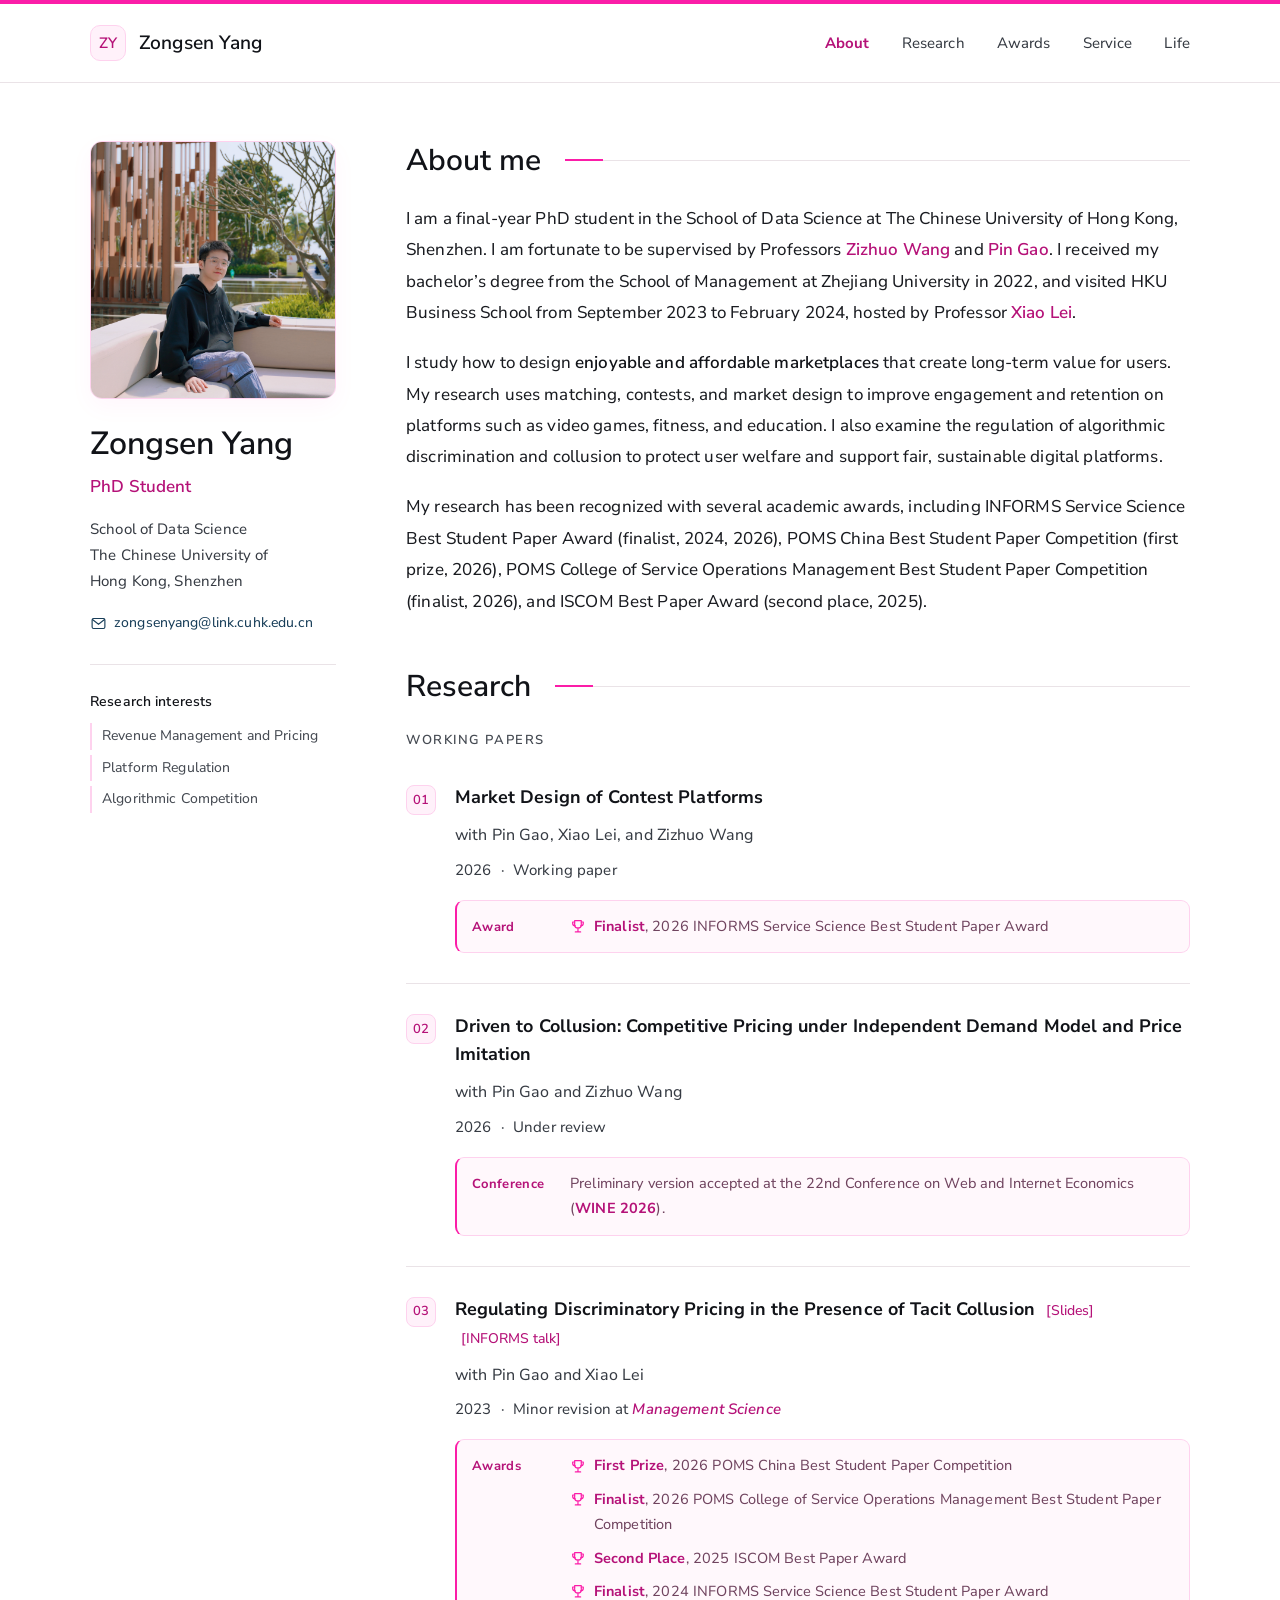
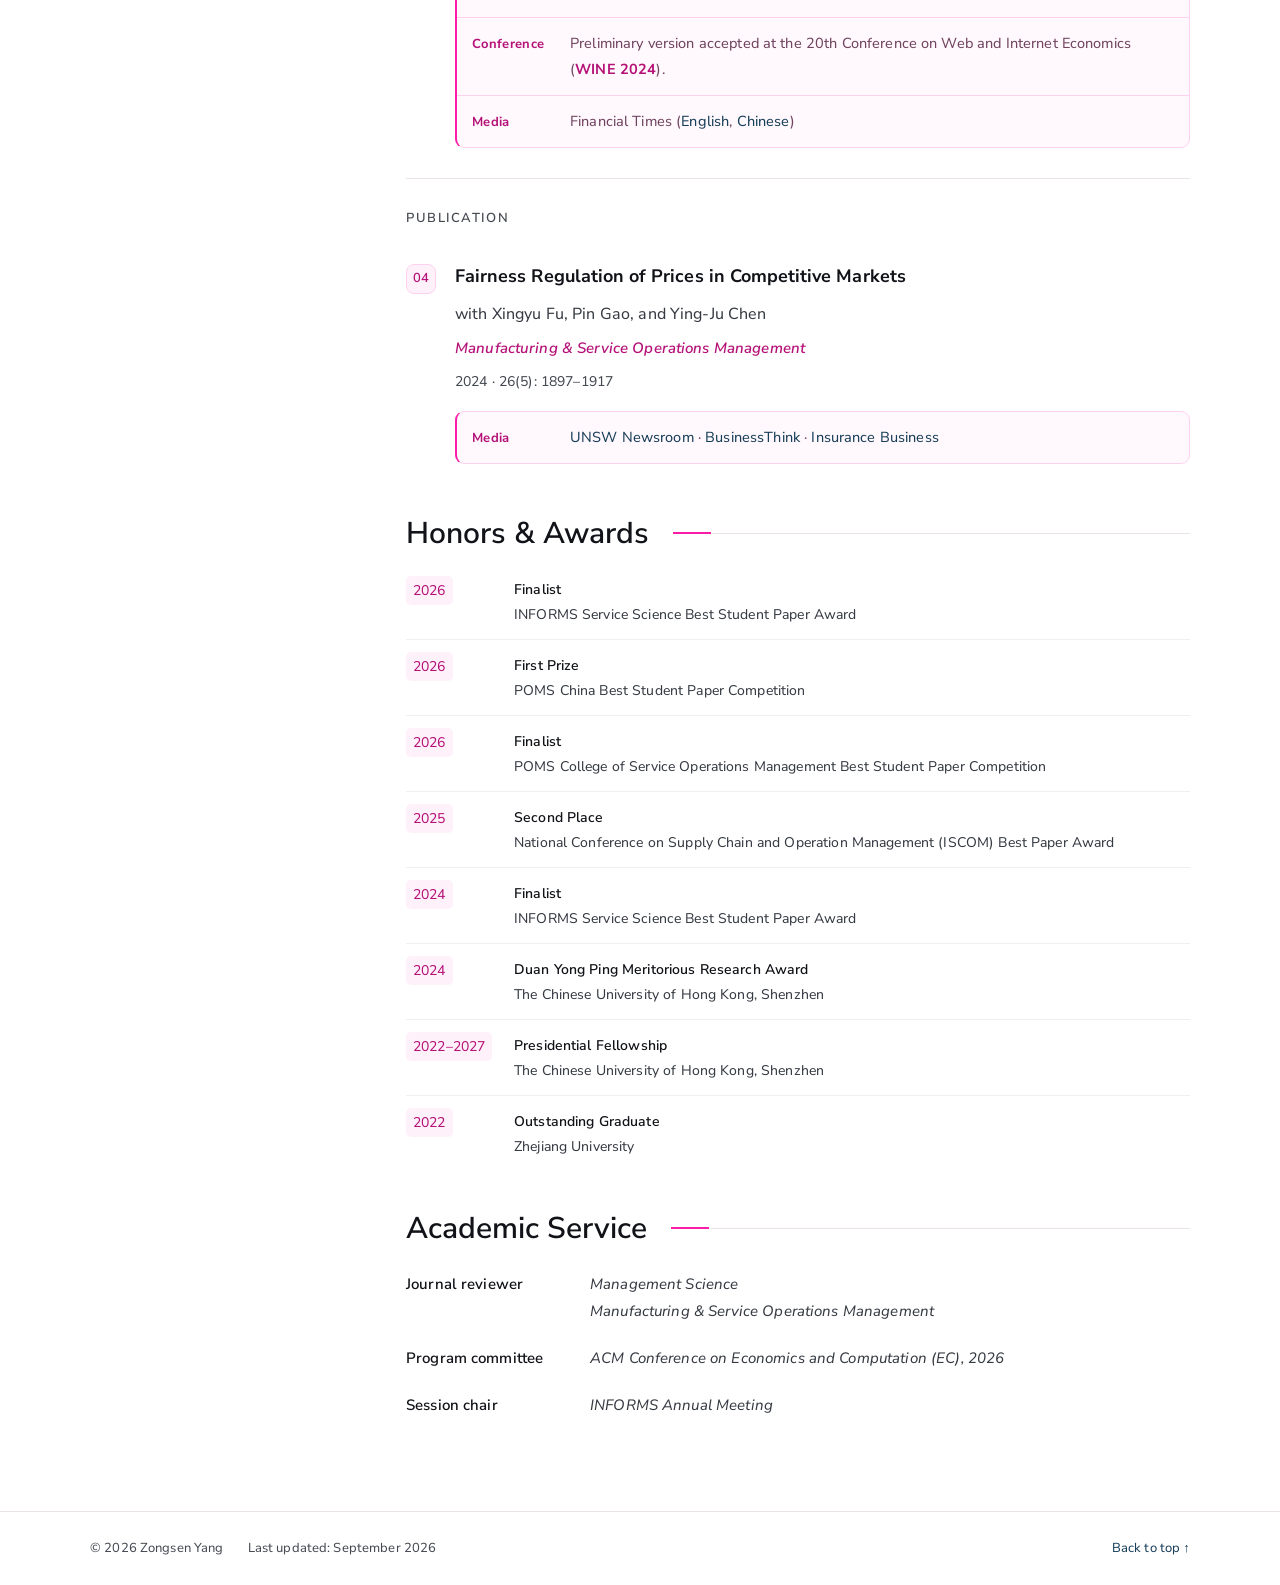
==== index.html @ 651aa00c "Add files via upload Change author sequence" ====
<!doctype html>
<html lang="en">
<head>
  <meta charset="utf-8">
  <meta name="viewport" content="width=device-width, initial-scale=1">
  <meta name="description" content="Zongsen Yang is a PhD student at CUHK-Shenzhen researching revenue management and pricing, platform regulation, and algorithmic competition.">
  <meta name="theme-color" content="#fff1fa">
  <title>Zongsen Yang</title>
  <link rel="icon" type="image/svg+xml" href="data:image/svg+xml,%3Csvg xmlns='http://www.w3.org/2000/svg' viewBox='0 0 64 64'%3E%3Crect width='64' height='64' rx='14' fill='%23fff1fa'/%3E%3Crect x='1' y='1' width='62' height='62' rx='13' fill='none' stroke='%23FB1DA8' stroke-width='2'/%3E%3Ctext x='32' y='43' text-anchor='middle' font-family='Arial,sans-serif' font-size='30' fill='%23b51278'%3EZY%3C/text%3E%3C/svg%3E">
  <link rel="preload" href="assets/fonts/nunitosans-normal-latin.woff2" as="font" type="font/woff2" crossorigin>
  <link rel="stylesheet" href="assets/fonts.css">
  <link rel="stylesheet" href="assets/styles.css?v=20260916-academic-4">
  <script src="assets/main.js?v=20260916-life-2" defer></script>
</head>
<body id="top" data-font="nunito">
  <a class="skip-link" href="#main">Skip to content</a>
  <header class="site-header">
    <div class="header-inner">
      <a class="wordmark" href="#top" aria-label="Zongsen Yang, back to top"><span class="monogram" aria-hidden="true">ZY</span><span>Zongsen Yang</span></a>
      <nav aria-label="Main navigation">
        <a href="#about" aria-current="location">About</a>
        <a href="#research">Research</a>
        <a href="#awards">Awards</a>
        <a href="#service">Service</a>
        <a href="life.html">Life</a>
      </nav>
    </div>
  </header>

  <!-- Font comparison is shown locally, or with ?preview=fonts. -->
  <section class="font-preview" id="font-preview" lang="zh-CN" hidden aria-label="字体方案预览">
    <details>
      <summary><span>字体预览</span><span class="font-current" id="font-current">J · 柔和圆润</span></summary>
      <p class="font-intro">主页现采用 J · Nunito Sans。新增 K–M 三组更圆润的字体，点击样张可在整页预览；建议先试 K · Nunito。</p>
      <fieldset class="font-options font-options-new">
        <legend>更圆润 · 新增三组</legend>
        <label class="font-card font-nunito-rounded">
          <input type="radio" name="font-choice" value="nunito-rounded">
          <span class="font-card-label">K · 柔圆书写 <span class="font-recommendation">推荐</span></span>
          <span class="font-sample-name">Zongsen Yang</span>
          <span class="font-sample-body">Market design &amp; digital platforms.<br>Research that creates long-term value.</span>
          <span class="font-family-label">Nunito · 笔画末端更圆，兼顾正文阅读</span>
        </label>
        <label class="font-card font-quicksand">
          <input type="radio" name="font-choice" value="quicksand">
          <span class="font-card-label">L · 圆润几何</span>
          <span class="font-sample-name">Zongsen Yang</span>
          <span class="font-sample-body">Market design &amp; digital platforms.<br>Research that creates long-term value.</span>
          <span class="font-family-label">Quicksand · 圆形感更强，轻松而舒展</span>
        </label>
        <label class="font-card font-mplus-rounded">
          <input type="radio" name="font-choice" value="mplus-rounded">
          <span class="font-card-label">M · 饱满圆体</span>
          <span class="font-sample-name">Zongsen Yang</span>
          <span class="font-sample-body">Market design &amp; digital platforms.<br>Research that creates long-term value.</span>
          <span class="font-family-label">M PLUS Rounded 1c · 圆角鲜明，笔画饱满</span>
        </label>
      </fieldset>
      <fieldset class="font-options font-options-new">
        <legend>无衬线 · 清晰、饱满、圆润</legend>
        <label class="font-card font-inter">
          <input type="radio" name="font-choice" value="inter">
          <span class="font-card-label">H · 清晰无衬线</span>
          <span class="font-sample-name">Zongsen Yang</span>
          <span class="font-sample-body">Market design &amp; digital platforms.<br>Research that creates long-term value.</span>
          <span class="font-family-label">Inter · 清晰利落，阅读感轻快</span>
        </label>
        <label class="font-card font-manrope">
          <input type="radio" name="font-choice" value="manrope">
          <span class="font-card-label">I · 饱满几何</span>
          <span class="font-sample-name">Zongsen Yang</span>
          <span class="font-sample-body">Market design &amp; digital platforms.<br>Research that creates long-term value.</span>
          <span class="font-family-label">Manrope · 字形宽展，现代感更强</span>
        </label>
        <label class="font-card font-nunito">
          <input type="radio" name="font-choice" value="nunito" checked>
          <span class="font-card-label">J · 柔和圆润 <span class="font-recommendation">主页默认</span></span>
          <span class="font-sample-name">Zongsen Yang</span>
          <span class="font-sample-body">Market design &amp; digital platforms.<br>Research that creates long-term value.</span>
          <span class="font-family-label">Nunito Sans · 丰满柔和，更有亲和力</span>
        </label>
      </fieldset>
      <fieldset class="font-options font-options-new">
        <legend>衬线 · 古典、印刷、书卷</legend>
        <label class="font-card font-garamond">
          <input type="radio" name="font-choice" value="garamond">
          <span class="font-card-label">E · 古典书卷</span>
          <span class="font-sample-name">Zongsen Yang</span>
          <span class="font-sample-body">Market design &amp; digital platforms.<br>Research that creates long-term value.</span>
          <span class="font-family-label">EB Garamond · 精致轻盈，书籍感更强</span>
        </label>
        <label class="font-card font-baskerville">
          <input type="radio" name="font-choice" value="baskerville">
          <span class="font-card-label">F · 稳重印刷</span>
          <span class="font-sample-name">Zongsen Yang</span>
          <span class="font-sample-body">Market design &amp; digital platforms.<br>Research that creates long-term value.</span>
          <span class="font-family-label">Libre Baskerville · 厚实端正，庄重沉稳</span>
        </label>
        <label class="font-card font-lora">
          <input type="radio" name="font-choice" value="lora">
          <span class="font-card-label">G · 饱满衬线</span>
          <span class="font-sample-name">Zongsen Yang</span>
          <span class="font-sample-body">Market design &amp; digital platforms.<br>Research that creates long-term value.</span>
          <span class="font-family-label">Lora · 圆润饱满，兼有书卷气息</span>
        </label>
      </fieldset>
      <details class="original-fonts">
        <summary>展开原来的 A–D 四组字体</summary>
        <fieldset class="font-options">
        <legend class="visually-hidden">选择主页字体</legend>
        <label class="font-card font-classic">
          <input type="radio" name="font-choice" value="classic">
          <span class="font-card-label">A · 经典学术</span>
          <span class="font-sample-name">Zongsen Yang</span>
          <span class="font-sample-body">Market design &amp; digital platforms.<br>Research that creates long-term value.</span>
          <span class="font-family-label">Georgia 标题 + Arial 正文</span>
        </label>
        <label class="font-card font-book">
          <input type="radio" name="font-choice" value="book">
          <span class="font-card-label">B · 书卷风格</span>
          <span class="font-sample-name">Zongsen Yang</span>
          <span class="font-sample-body">Market design &amp; digital platforms.<br>Research that creates long-term value.</span>
          <span class="font-family-label">Palatino 标题与正文</span>
        </label>
        <label class="font-card font-paper">
          <input type="radio" name="font-choice" value="paper">
          <span class="font-card-label">C · 论文风格</span>
          <span class="font-sample-name">Zongsen Yang</span>
          <span class="font-sample-body">Market design &amp; digital platforms.<br>Research that creates long-term value.</span>
          <span class="font-family-label">Times New Roman 标题与正文</span>
        </label>
        <label class="font-card font-modern">
          <input type="radio" name="font-choice" value="modern">
          <span class="font-card-label">D · 现代简洁</span>
          <span class="font-sample-name">Zongsen Yang</span>
          <span class="font-sample-body">Market design &amp; digital platforms.<br>Research that creates long-term value.</span>
          <span class="font-family-label">Segoe UI 标题与正文</span>
        </label>
        </fieldset>
      </details>
      <p class="font-footnote">E–M 字体已随网页保存，无需预装，也可离线显示。这里的切换仅影响本机预览，主页默认使用 J · Nunito Sans。</p>
    </details>
  </section>

  <div class="page-layout">
    <aside class="profile" aria-label="Profile and contact information">
      <img class="portrait" src="assets/zongsen-yang.jpg" width="1248" height="860" alt="Zongsen Yang seated outdoors on campus" fetchpriority="high">
      <div class="profile-details">
        <h1>Zongsen Yang</h1>
        <p class="role">PhD Student</p>
        <p class="affiliation">School of Data Science<br>The Chinese University of<br class="desktop-break"> Hong Kong, Shenzhen</p>
        <a class="email-link" href="mailto:zongsenyang@link.cuhk.edu.cn"><svg aria-hidden="true" viewBox="0 0 24 24" fill="none" stroke="currentColor" stroke-width="1.6"><rect x="3" y="5" width="18" height="14" rx="2"/><path d="m3 6 9 7 9-7"/></svg><span>zongsenyang@link.cuhk.edu.cn</span></a>
        <div class="interests">
          <h2>Research interests</h2>
          <ul><li>Revenue Management and Pricing</li><li>Platform Regulation</li><li>Algorithmic Competition</li></ul>
        </div>
      </div>
    </aside>

    <main id="main">
      <!-- ABOUT: Update your position and biography here. -->
      <section id="about" class="section about-section" aria-labelledby="about-title">
        <div class="section-heading"><h2 id="about-title">About me</h2><span class="section-rule" aria-hidden="true"></span></div>
        <p>I am a final-year PhD student in the School of Data Science at The Chinese University of Hong Kong, Shenzhen. I am fortunate to be supervised by Professors <a class="mentor-link" href="https://mypage.cuhk.edu.cn/academics/wangzizhuo/">Zizhuo Wang</a> and <a class="mentor-link" href="https://sites.google.com/view/pin-gao/publications">Pin Gao</a>. I received my bachelor’s degree from the School of Management at Zhejiang University in 2022, and visited HKU Business School from September 2023 to February 2024, hosted by Professor <a class="mentor-link" href="https://xiao-lei.org/">Xiao Lei</a>.</p>
        <p>I study how to design <strong>enjoyable and affordable marketplaces</strong> that create long-term value for users. My research uses matching, contests, and market design to improve engagement and retention on platforms such as video games, fitness, and education. I also examine the regulation of algorithmic discrimination and collusion to protect user welfare and support fair, sustainable digital platforms.</p>
        <p>My research has been recognized with several academic awards, including INFORMS Service Science Best Student Paper Award (finalist, 2024, 2026), POMS China Best Student Paper Competition (first prize, 2026), POMS College of Service Operations Management Best Student Paper Competition (finalist, 2026), and ISCOM Best Paper Award (second place, 2025).</p>
      </section>

      <!-- RESEARCH: Keep paper status, collaborators, and links current. -->
      <section id="research" class="section" aria-labelledby="research-title">
        <div class="section-heading"><h2 id="research-title">Research</h2><span class="section-rule" aria-hidden="true"></span></div>
        <h3 class="group-label">Working papers</h3>
        <div class="paper-list">
          <article class="paper">
            <span class="paper-index" aria-hidden="true">01</span>
            <div class="paper-body">
              <h4><a href="https://papers.ssrn.com/sol3/papers.cfm?abstract_id=7709079">Market Design of Contest Platforms</a></h4>
              <p class="authors">with Pin Gao, Xiao Lei, and Zizhuo Wang</p>
              <p class="publication-status">2026 <span aria-hidden="true">·</span> Working paper</p>
              <div class="paper-highlights">
                <div class="paper-highlight">
                  <span class="highlight-label">Award</span>
                  <p class="award-entry"><svg class="award-icon" viewBox="0 0 24 24" fill="none" stroke="currentColor" stroke-width="1.8" stroke-linecap="round" stroke-linejoin="round" aria-hidden="true" focusable="false"><path d="M8 21h8m-4-6v6M7 4h10v6a5 5 0 0 1-10 0V4Z"/><path d="M7 6H4v2a4 4 0 0 0 4 4m9-6h3v2a4 4 0 0 1-4 4"/></svg><strong>Finalist</strong>, 2026 INFORMS Service Science Best Student Paper Award</p>
                </div>
              </div>
            </div>
          </article>
          <article class="paper">
            <span class="paper-index" aria-hidden="true">02</span>
            <div class="paper-body">
              <h4><a href="https://papers.ssrn.com/sol3/papers.cfm?abstract_id=6197578">Driven to Collusion: Competitive Pricing under Independent Demand Model and Price Imitation</a></h4>
              <p class="authors">with Pin Gao and Zizhuo Wang</p>
              <p class="publication-status">2026 <span aria-hidden="true">·</span> Under review</p>
              <div class="paper-highlights">
                <div class="paper-highlight paper-conference">
                  <span class="highlight-label">Conference</span>
                  <p>Preliminary version accepted at the 22nd Conference on Web and Internet Economics (<strong>WINE 2026</strong>).</p>
                </div>
              </div>
            </div>
          </article>
          <article class="paper">
            <span class="paper-index" aria-hidden="true">03</span>
            <div class="paper-body">
              <h4><a href="https://papers.ssrn.com/sol3/papers.cfm?abstract_id=4633784">Regulating Discriminatory Pricing in the Presence of Tacit Collusion</a> <span class="paper-resources"><a href="https://drive.google.com/file/d/1VxKU_XKk7XiQfKickqRhm1qVpkwpCSpm/view?usp=drive_link">[Slides]</a> <a href="https://youtu.be/MTsT7r1iTKk?si=Ylhz61lchjas0Jeq">[INFORMS talk]</a></span></h4>
              <p class="authors">with Pin Gao and Xiao Lei</p>
              <p class="publication-status">2023 <span aria-hidden="true">·</span> Minor revision at <em class="journal">Management Science</em></p>
              <div class="paper-highlights">
                <div class="paper-highlight">
                  <span class="highlight-label">Awards</span>
                  <ul class="recognition-list">
                    <li class="award-entry"><svg class="award-icon" viewBox="0 0 24 24" fill="none" stroke="currentColor" stroke-width="1.8" stroke-linecap="round" stroke-linejoin="round" aria-hidden="true" focusable="false"><path d="M8 21h8m-4-6v6M7 4h10v6a5 5 0 0 1-10 0V4Z"/><path d="M7 6H4v2a4 4 0 0 0 4 4m9-6h3v2a4 4 0 0 1-4 4"/></svg><strong>First Prize</strong>, 2026 POMS China Best Student Paper Competition</li>
                    <li class="award-entry"><svg class="award-icon" viewBox="0 0 24 24" fill="none" stroke="currentColor" stroke-width="1.8" stroke-linecap="round" stroke-linejoin="round" aria-hidden="true" focusable="false"><path d="M8 21h8m-4-6v6M7 4h10v6a5 5 0 0 1-10 0V4Z"/><path d="M7 6H4v2a4 4 0 0 0 4 4m9-6h3v2a4 4 0 0 1-4 4"/></svg><strong>Finalist</strong>, 2026 POMS College of Service Operations Management Best Student Paper Competition</li>
                    <li class="award-entry"><svg class="award-icon" viewBox="0 0 24 24" fill="none" stroke="currentColor" stroke-width="1.8" stroke-linecap="round" stroke-linejoin="round" aria-hidden="true" focusable="false"><path d="M8 21h8m-4-6v6M7 4h10v6a5 5 0 0 1-10 0V4Z"/><path d="M7 6H4v2a4 4 0 0 0 4 4m9-6h3v2a4 4 0 0 1-4 4"/></svg><strong>Second Place</strong>, 2025 ISCOM Best Paper Award</li>
                    <li class="award-entry"><svg class="award-icon" viewBox="0 0 24 24" fill="none" stroke="currentColor" stroke-width="1.8" stroke-linecap="round" stroke-linejoin="round" aria-hidden="true" focusable="false"><path d="M8 21h8m-4-6v6M7 4h10v6a5 5 0 0 1-10 0V4Z"/><path d="M7 6H4v2a4 4 0 0 0 4 4m9-6h3v2a4 4 0 0 1-4 4"/></svg><strong>Finalist</strong>, 2024 INFORMS Service Science Best Student Paper Award</li>
                  </ul>
                </div>
                <div class="paper-highlight paper-conference">
                  <span class="highlight-label">Conference</span>
                  <p>Preliminary version accepted at the 20th Conference on Web and Internet Economics (<strong>WINE 2024</strong>).</p>
                </div>
                <div class="paper-highlight paper-media">
                  <span class="highlight-label">Media</span>
                  <p>Financial Times (<a href="https://www.hkubs.hku.hk/research/thought-leadership/ft-chinese-column/the-dark-side-of-algorithm-from-big-data-driven-price-discrimination-to-tacit-collusion/">English</a>, <a href="https://www.ftchinese.com/story/001104103">Chinese</a>)</p>
                </div>
              </div>
            </div>
          </article>
        </div>

        <h3 class="group-label publication-label">Publication</h3>
        <article class="paper published-paper">
          <span class="paper-index" aria-hidden="true">04</span>
          <div class="paper-body">
            <h4><a href="https://pubsonline.informs.org/doi/10.1287/msom.2022.0552">Fairness Regulation of Prices in Competitive Markets</a></h4>
            <p class="authors">with Xingyu Fu, Pin Gao, and Ying-Ju Chen</p>
            <p class="publication-status journal"><em>Manufacturing &amp; Service Operations Management</em></p>
            <p class="paper-note">2024 · 26(5): 1897–1917</p>
            <div class="paper-highlights">
              <div class="paper-highlight paper-media">
                <span class="highlight-label">Media</span>
                <p><a href="https://www.unsw.edu.au/newsroom/news/2024/09/how-banning-loyalty-penalties-can-help---or-hurt---consumers">UNSW Newsroom</a><span aria-hidden="true"> · </span><a href="https://www.businessthink.unsw.edu.au/articles/loyalty-penalty-regulations-market-competition-impact">BusinessThink</a><span aria-hidden="true"> · </span><a href="https://www.insurancebusinessmag.com/au/news/breaking-news/banning-loyalty-penalties-in-insurance-could-backfire-expert-warns-505239.aspx">Insurance Business</a></p>
              </div>
            </div>
          </div>
        </article>
      </section>

      <!-- AWARDS: Entries are transcribed from the existing homepage. -->
      <section id="awards" class="section" aria-labelledby="awards-title">
        <div class="section-heading"><h2 id="awards-title">Honors &amp; Awards</h2><span class="section-rule" aria-hidden="true"></span></div>
        <ul class="award-list">
          <li><span class="award-year">2026</span><p><strong>Finalist</strong><br>INFORMS Service Science Best Student Paper Award</p></li>
          <li><span class="award-year">2026</span><p><strong>First Prize</strong><br>POMS China Best Student Paper Competition</p></li>
          <li><span class="award-year">2026</span><p><strong>Finalist</strong><br>POMS College of Service Operations Management Best Student Paper Competition</p></li>
          <li><span class="award-year">2025</span><p><strong>Second Place</strong><br>National Conference on Supply Chain and Operation Management (ISCOM) Best Paper Award</p></li>
          <li><span class="award-year">2024</span><p><strong>Finalist</strong><br>INFORMS Service Science Best Student Paper Award</p></li>
          <li><span class="award-year">2024</span><p><strong>Duan Yong Ping Meritorious Research Award</strong><br>The Chinese University of Hong Kong, Shenzhen</p></li>
          <li><span class="award-year">2022–2027</span><p><strong>Presidential Fellowship</strong><br>The Chinese University of Hong Kong, Shenzhen</p></li>
          <li><span class="award-year">2022</span><p><strong>Outstanding Graduate</strong><br>Zhejiang University</p></li>
        </ul>
      </section>

      <section id="service" class="section" aria-labelledby="service-title">
        <div class="section-heading"><h2 id="service-title">Academic Service</h2><span class="section-rule" aria-hidden="true"></span></div>
        <dl class="service-list">
          <div><dt>Journal reviewer</dt><dd>Management Science<br>Manufacturing &amp; Service Operations Management</dd></div>
          <div><dt>Program committee</dt><dd>ACM Conference on Economics and Computation (EC), 2026</dd></div>
          <div><dt>Session chair</dt><dd>INFORMS Annual Meeting</dd></div>
        </dl>
      </section>
    </main>
  </div>

  <footer class="site-footer"><div><span>© 2026 Zongsen Yang</span><span>Last updated: September 2026</span><a href="#top">Back to top <span aria-hidden="true">↑</span></a></div></footer>
</body>
</html>
---- assets/fonts.css ----
/* Self-hosted Latin font subsets. See fonts/SOURCES.json and each OFL license. */
@font-face {
  font-family: 'EB Garamond';
  font-style: italic;
  font-weight: 400 700;
  font-display: swap;
  src: url(fonts/ebgaramond-italic-latin.woff2) format('woff2');
  unicode-range: U+0000-00FF, U+0131, U+0152-0153, U+02BB-02BC, U+02C6, U+02DA, U+02DC, U+0304, U+0308, U+0329, U+2000-206F, U+20AC, U+2122, U+2191, U+2193, U+2212, U+2215, U+FEFF, U+FFFD;
}

@font-face {
  font-family: 'EB Garamond';
  font-style: normal;
  font-weight: 400 700;
  font-display: swap;
  src: url(fonts/ebgaramond-normal-latin.woff2) format('woff2');
  unicode-range: U+0000-00FF, U+0131, U+0152-0153, U+02BB-02BC, U+02C6, U+02DA, U+02DC, U+0304, U+0308, U+0329, U+2000-206F, U+20AC, U+2122, U+2191, U+2193, U+2212, U+2215, U+FEFF, U+FFFD;
}

@font-face {
  font-family: 'Inter';
  font-style: italic;
  font-weight: 400 700;
  font-display: swap;
  src: url(fonts/inter-italic-latin.woff2) format('woff2');
  unicode-range: U+0000-00FF, U+0131, U+0152-0153, U+02BB-02BC, U+02C6, U+02DA, U+02DC, U+0304, U+0308, U+0329, U+2000-206F, U+20AC, U+2122, U+2191, U+2193, U+2212, U+2215, U+FEFF, U+FFFD;
}

@font-face {
  font-family: 'Inter';
  font-style: normal;
  font-weight: 400 700;
  font-display: swap;
  src: url(fonts/inter-normal-latin.woff2) format('woff2');
  unicode-range: U+0000-00FF, U+0131, U+0152-0153, U+02BB-02BC, U+02C6, U+02DA, U+02DC, U+0304, U+0308, U+0329, U+2000-206F, U+20AC, U+2122, U+2191, U+2193, U+2212, U+2215, U+FEFF, U+FFFD;
}

@font-face {
  font-family: 'Libre Baskerville';
  font-style: italic;
  font-weight: 400 700;
  font-display: swap;
  src: url(fonts/librebaskerville-italic-latin.woff2) format('woff2');
  unicode-range: U+0000-00FF, U+0131, U+0152-0153, U+02BB-02BC, U+02C6, U+02DA, U+02DC, U+0304, U+0308, U+0329, U+2000-206F, U+20AC, U+2122, U+2191, U+2193, U+2212, U+2215, U+FEFF, U+FFFD;
}

@font-face {
  font-family: 'Libre Baskerville';
  font-style: normal;
  font-weight: 400 700;
  font-display: swap;
  src: url(fonts/librebaskerville-normal-latin.woff2) format('woff2');
  unicode-range: U+0000-00FF, U+0131, U+0152-0153, U+02BB-02BC, U+02C6, U+02DA, U+02DC, U+0304, U+0308, U+0329, U+2000-206F, U+20AC, U+2122, U+2191, U+2193, U+2212, U+2215, U+FEFF, U+FFFD;
}

@font-face {
  font-family: 'Lora';
  font-style: italic;
  font-weight: 400 700;
  font-display: swap;
  src: url(fonts/lora-italic-latin.woff2) format('woff2');
  unicode-range: U+0000-00FF, U+0131, U+0152-0153, U+02BB-02BC, U+02C6, U+02DA, U+02DC, U+0304, U+0308, U+0329, U+2000-206F, U+20AC, U+2122, U+2191, U+2193, U+2212, U+2215, U+FEFF, U+FFFD;
}

@font-face {
  font-family: 'Lora';
  font-style: normal;
  font-weight: 400 700;
  font-display: swap;
  src: url(fonts/lora-normal-latin.woff2) format('woff2');
  unicode-range: U+0000-00FF, U+0131, U+0152-0153, U+02BB-02BC, U+02C6, U+02DA, U+02DC, U+0304, U+0308, U+0329, U+2000-206F, U+20AC, U+2122, U+2191, U+2193, U+2212, U+2215, U+FEFF, U+FFFD;
}

@font-face {
  font-family: 'Manrope';
  font-style: normal;
  font-weight: 400 700;
  font-display: swap;
  src: url(fonts/manrope-normal-latin.woff2) format('woff2');
  unicode-range: U+0000-00FF, U+0131, U+0152-0153, U+02BB-02BC, U+02C6, U+02DA, U+02DC, U+0304, U+0308, U+0329, U+2000-206F, U+20AC, U+2122, U+2191, U+2193, U+2212, U+2215, U+FEFF, U+FFFD;
}

@font-face {
  font-family: 'Nunito Sans';
  font-style: italic;
  font-weight: 400 700;
  font-stretch: 100%;
  font-display: swap;
  src: url(fonts/nunitosans-italic-latin.woff2) format('woff2');
  unicode-range: U+0000-00FF, U+0131, U+0152-0153, U+02BB-02BC, U+02C6, U+02DA, U+02DC, U+0304, U+0308, U+0329, U+2000-206F, U+20AC, U+2122, U+2191, U+2193, U+2212, U+2215, U+FEFF, U+FFFD;
}

@font-face {
  font-family: 'Nunito Sans';
  font-style: normal;
  font-weight: 400 700;
  font-stretch: 100%;
  font-display: swap;
  src: url(fonts/nunitosans-normal-latin.woff2) format('woff2');
  unicode-range: U+0000-00FF, U+0131, U+0152-0153, U+02BB-02BC, U+02C6, U+02DA, U+02DC, U+0304, U+0308, U+0329, U+2000-206F, U+20AC, U+2122, U+2191, U+2193, U+2212, U+2215, U+FEFF, U+FFFD;
}

/* Additional rounded families. */
@font-face {
  font-family: 'M PLUS Rounded 1c';
  font-style: normal;
  font-weight: 400;
  font-display: swap;
  src: url(fonts/mplusrounded1c-normal-400-latin.woff2) format('woff2');
  unicode-range: U+0000-00FF, U+0131, U+0152-0153, U+02BB-02BC, U+02C6, U+02DA, U+02DC, U+0304, U+0308, U+0329, U+2000-206F, U+20AC, U+2122, U+2191, U+2193, U+2212, U+2215, U+FEFF, U+FFFD;
}

@font-face {
  font-family: 'M PLUS Rounded 1c';
  font-style: normal;
  font-weight: 500;
  font-display: swap;
  src: url(fonts/mplusrounded1c-normal-500-latin.woff2) format('woff2');
  unicode-range: U+0000-00FF, U+0131, U+0152-0153, U+02BB-02BC, U+02C6, U+02DA, U+02DC, U+0304, U+0308, U+0329, U+2000-206F, U+20AC, U+2122, U+2191, U+2193, U+2212, U+2215, U+FEFF, U+FFFD;
}

@font-face {
  font-family: 'M PLUS Rounded 1c';
  font-style: normal;
  font-weight: 700;
  font-display: swap;
  src: url(fonts/mplusrounded1c-normal-700-latin.woff2) format('woff2');
  unicode-range: U+0000-00FF, U+0131, U+0152-0153, U+02BB-02BC, U+02C6, U+02DA, U+02DC, U+0304, U+0308, U+0329, U+2000-206F, U+20AC, U+2122, U+2191, U+2193, U+2212, U+2215, U+FEFF, U+FFFD;
}

@font-face {
  font-family: 'Nunito';
  font-style: italic;
  font-weight: 400 700;
  font-display: swap;
  src: url(fonts/nunito-italic-400-700-latin.woff2) format('woff2');
  unicode-range: U+0000-00FF, U+0131, U+0152-0153, U+02BB-02BC, U+02C6, U+02DA, U+02DC, U+0304, U+0308, U+0329, U+2000-206F, U+20AC, U+2122, U+2191, U+2193, U+2212, U+2215, U+FEFF, U+FFFD;
}

@font-face {
  font-family: 'Nunito';
  font-style: normal;
  font-weight: 400 700;
  font-display: swap;
  src: url(fonts/nunito-normal-400-700-latin.woff2) format('woff2');
  unicode-range: U+0000-00FF, U+0131, U+0152-0153, U+02BB-02BC, U+02C6, U+02DA, U+02DC, U+0304, U+0308, U+0329, U+2000-206F, U+20AC, U+2122, U+2191, U+2193, U+2212, U+2215, U+FEFF, U+FFFD;
}

@font-face {
  font-family: 'Quicksand';
  font-style: normal;
  font-weight: 400 700;
  font-display: swap;
  src: url(fonts/quicksand-normal-400-700-latin.woff2) format('woff2');
  unicode-range: U+0000-00FF, U+0131, U+0152-0153, U+02BB-02BC, U+02C6, U+02DA, U+02DC, U+0304, U+0308, U+0329, U+2000-206F, U+20AC, U+2122, U+2191, U+2193, U+2212, U+2215, U+FEFF, U+FFFD;
}
---- assets/styles.css ----
:root {
  color-scheme: light;
  --ink: #191b20;
  --navy: #111318;
  --link: #183e59;
  --secondary: #363b43;
  --muted: #454a52;
  --line: #eae3e7;
  --soft: #fff8fc;
  --rose: #FB1DA8;
  --rose-ink: #b51278;
  --rose-text: #70445f;
  --rose-line: #fed2ee;
  --rose-soft: #fff1fa;
  --serif: Georgia, "Times New Roman", serif;
  --sans: -apple-system, BlinkMacSystemFont, "Segoe UI", Arial, sans-serif;
  --heading-font: "Nunito Sans", Arial, sans-serif;
  --body-font: "Nunito Sans", Arial, sans-serif;
  --heading-weight: 600;
}
* { box-sizing: border-box; }
html { scroll-behavior: smooth; scroll-padding-top: 108px; }
body { margin: 0; color: var(--ink); background: #fff; font: 1.0625rem/1.8 var(--body-font); letter-spacing: .008em; border-top: 4px solid var(--rose); }
body[data-font] { --heading-weight: 400; }
body[data-font="classic"] { --heading-font: Georgia, "Times New Roman", serif; --body-font: Arial, "Helvetica Neue", sans-serif; }
body[data-font="book"] { --heading-font: "Palatino Linotype", "Book Antiqua", Palatino, Georgia, serif; --body-font: "Palatino Linotype", "Book Antiqua", Palatino, Georgia, serif; }
body[data-font="paper"] { --heading-font: "Times New Roman", Times, serif; --body-font: "Times New Roman", Times, serif; }
body[data-font="modern"] { --heading-font: "Segoe UI", Arial, sans-serif; --body-font: "Segoe UI", Arial, sans-serif; }
body[data-font="garamond"] { --heading-font: "EB Garamond", Georgia, serif; --body-font: "EB Garamond", Georgia, serif; }
body[data-font="baskerville"] { --heading-font: "Libre Baskerville", Georgia, serif; --body-font: "Libre Baskerville", Georgia, serif; }
body[data-font="lora"] { --heading-font: "Lora", Georgia, serif; --body-font: "Lora", Georgia, serif; }
body[data-font="inter"] { --heading-font: "Inter", Arial, sans-serif; --body-font: "Inter", Arial, sans-serif; --heading-weight: 600; }
body[data-font="manrope"] { --heading-font: "Manrope", Arial, sans-serif; --body-font: "Manrope", Arial, sans-serif; --heading-weight: 600; }
body[data-font="nunito"] { --heading-font: "Nunito Sans", Arial, sans-serif; --body-font: "Nunito Sans", Arial, sans-serif; --heading-weight: 600; }
body[data-font="nunito"] { font-weight: 450; }
body[data-font="nunito-rounded"] { --heading-font: "Nunito", Arial, sans-serif; --body-font: "Nunito", Arial, sans-serif; --heading-weight: 600; font-weight: 450; }
body[data-font="quicksand"] { --heading-font: "Quicksand", Arial, sans-serif; --body-font: "Quicksand", Arial, sans-serif; --heading-weight: 600; font-weight: 500; }
body[data-font="mplus-rounded"] { --heading-font: "M PLUS Rounded 1c", Arial, sans-serif; --body-font: "M PLUS Rounded 1c", Arial, sans-serif; --heading-weight: 500; font-weight: 400; }
a { color: var(--link); text-decoration: none; }
a:hover { color: var(--rose-ink); text-decoration: none; }
a:focus-visible { outline: 2px solid var(--link); outline-offset: 5px; border-radius: 2px; }
p { margin: 0 0 1.15rem; }
strong { font-weight: 600; }
.skip-link { position: fixed; z-index: 10; top: -100px; left: 1rem; padding: .6rem 1rem; background: var(--navy); color: #fff; }
.skip-link:focus { top: .5rem; color: #fff; }
.site-header { position: sticky; top: 0; z-index: 5; background: #fffffffa; border-bottom: 1px solid var(--line); }
.header-inner { max-width: 1160px; margin: auto; min-height: 78px; padding: 0 30px; display: flex; align-items: center; justify-content: space-between; gap: 24px; }
.wordmark { display: flex; align-items: center; gap: 13px; font: var(--heading-weight) 1.2rem/1.4 var(--heading-font); color: var(--navy); text-decoration: none; white-space: nowrap; }
.monogram { display: grid; place-items: center; width: 36px; height: 36px; border: 1px solid var(--rose-line); border-radius: 10px; background: var(--rose-soft); color: var(--rose-ink); font-size: .9375rem; letter-spacing: .02em; }
nav { display: flex; align-self: stretch; gap: 32px; }
nav a { position: relative; display: flex; align-items: center; color: var(--secondary); text-decoration: none; font-size: .9375rem; }
nav a[aria-current="location"], nav a[aria-current="page"] { color: var(--rose-ink); font-weight: 700; }
.page-layout { display: grid; grid-template-columns: 246px minmax(0,1fr); gap: 70px; max-width: 1160px; margin: 0 auto; padding: 58px 30px 72px; align-items: start; }
.profile { position: sticky; top: 124px; }
.portrait { display: block; width: 246px; height: 258px; object-fit: cover; object-position: 51% 54%; border-radius: 12px; border: 1px solid var(--rose-line); background: var(--soft); box-shadow: 0 8px 24px #fb1da80a; }
.profile h1 { color: var(--navy); font: var(--heading-weight) 2rem/1.25 var(--heading-font); letter-spacing: 0; margin: 25px 0 8px; }
.role { margin-bottom: 13px; font-weight: 600; color: var(--rose-ink); }
.affiliation { color: var(--secondary); font-size: .9375rem; line-height: 1.75; margin-bottom: 18px; }
.email-link { display: flex; align-items: flex-start; gap: 7px; font-size: .875rem; line-height: 1.6; text-decoration: none; overflow-wrap: anywhere; }
.email-link svg { width: 17px; height: 17px; flex: 0 0 17px; margin-top: 3px; }
.interests { margin-top: 29px; padding-top: 24px; border-top: 1px solid var(--line); }
.interests h2 { margin: 0 0 9px; font-size: .875rem; font-weight: 600; color: var(--navy); }
.interests ul { list-style: none; padding: 0; margin: 0; color: var(--muted); font-size: .875rem; line-height: 1.9; }
.interests li { border-left: 2px solid var(--rose-line); padding-left: 10px; margin-top: 5px; }
main { min-width: 0; }
.section + .section { margin-top: 50px; }
.section-heading { display: flex; align-items: center; gap: 24px; margin: 0 0 23px; }
.section-heading h2 { color: var(--navy); font: var(--heading-weight) 1.875rem/1.3 var(--heading-font); letter-spacing: 0; margin: 0; }
.section-rule { flex: 1; height: 1px; background: var(--line); min-width: 18px; position: relative; }
.section-rule::before { content: ""; display: block; width: min(38px,100%); height: 2px; background: var(--rose); position: absolute; top: -1px; }
.about-section p { line-height: 1.85; }
.about-section .mentor-link { color: var(--rose-ink); font-weight: 600; }
.about-section .mentor-link:hover, .about-section .mentor-link:focus-visible { color: #850d57; outline-color: var(--rose-ink); }
.about-section strong { color: var(--navy); }
.group-label { margin: 0 0 3px; font-size: .8125rem; text-transform: uppercase; letter-spacing: 1.55px; font-weight: 600; color: var(--muted); }
.paper { display: grid; grid-template-columns: 32px minmax(0,1fr); column-gap: 17px; padding: 29px 0 30px; border-bottom: 1px solid var(--line); }
.paper-index { display: grid; place-items: center; width: 30px; height: 30px; background: var(--rose-soft); border: 1px solid var(--rose-line); border-radius: 8px; font: 600 .8125rem/1 var(--body-font); color: var(--rose-ink); margin-top: 1px; letter-spacing: .02em; }
.paper h4 { font: 700 1.125rem/1.55 var(--body-font); letter-spacing: .003em; color: var(--navy); margin: 0 0 9px; }
.paper h4 a { color: inherit; text-decoration: none; }
.paper h4 a:hover { color: var(--rose-ink); }
.paper-resources { font-size: .875rem; font-weight: 500; letter-spacing: normal; }
.paper h4 .paper-resources a { display: inline-block; margin-left: .45em; color: var(--rose-ink); white-space: nowrap; }
.paper h4 .paper-resources a:hover { color: #850d57; }
.paper p { margin-bottom: 7px; }
.authors { font-size: 1rem; color: var(--secondary); }
.publication-status { font-size: .9375rem; color: var(--secondary); }
.publication-status > span { padding: 0 5px; color: var(--muted); }
.paper-note { font-size: .875rem; color: var(--muted); }
.paper-highlights { margin-top: 16px; border: 1px solid var(--rose-line); border-left: 2px solid var(--rose); border-radius: 9px; overflow: hidden; background: var(--soft); }
.paper-highlight { display: grid; grid-template-columns: 86px minmax(0,1fr); align-items: baseline; gap: 12px; padding: 13px 15px; color: var(--rose-text); font-size: .90625rem; line-height: 1.75; }
.paper-highlight + .paper-highlight { border-top: 1px solid var(--rose-line); }
.highlight-label { color: var(--rose-ink); font-size: .8125rem; font-weight: 700; letter-spacing: .025em; }
.paper-highlight p { margin: 0; }
.paper-highlight strong { color: var(--rose-ink); font-weight: 700; }
.recognition-list { list-style: none; margin: 0; padding: 0; }
.recognition-list li + li { margin-top: 8px; }
.award-entry { position: relative; padding-left: 1.65em; }
.award-icon { position: absolute; left: 0; top: .3em; width: 1.1em; height: 1.1em; color: var(--rose); }
.publication-label { margin-top: 28px; }
.published-paper { border-bottom: 0; padding-bottom: 0; }
.journal { color: var(--rose-ink); font-weight: 600; }
.award-list { margin: 0; padding: 0; list-style: none; }
.award-list li { display: grid; grid-template-columns: minmax(6rem, max-content) minmax(0,1fr); gap: 12px; padding: 12px 0; border-bottom: 1px solid #edf0f3; }
.award-list li:first-child { padding-top: 0; }
.award-list li:last-child { border-bottom: 0; padding-bottom: 0; }
.award-year { color: var(--rose-ink); font-size: .875rem; padding: 2px 7px; font-variant-numeric: tabular-nums; white-space: nowrap; background: var(--rose-soft); border-radius: 5px; align-self: start; justify-self: start; }
.award-list strong { color: var(--navy); font-size: inherit; }
.award-list p { margin: 2px 0 0; font-size: .875rem; color: var(--secondary); line-height: 1.75; }
.service-list { margin: 0; }
.service-list > div { display: grid; grid-template-columns: 166px minmax(0,1fr); gap: 18px; margin-bottom: 20px; }
.service-list dt { font-weight: 600; font-size: .9375rem; color: var(--navy); }
.service-list dd { margin: 0; font-size: .9375rem; font-style: italic; color: var(--secondary); }
.life-layout { max-width: 1160px; margin: 0 auto; padding: 58px 30px 72px; text-align: center; }
.life-heading { display: block; }
.life-heading h1 { color: var(--navy); font: var(--heading-weight) 1.875rem/1.3 var(--heading-font); letter-spacing: 0; margin: 0; }
.life-heading .section-rule { display: block; width: 38px; height: 2px; margin: 16px auto 0; background: var(--rose); }
.life-heading .section-rule::before { display: none; }
.life-intro { max-width: 780px; margin: 0 auto 36px; line-height: 1.85; }
.photo-gallery { display: grid; grid-template-columns: repeat(2, minmax(0, 1fr)); gap: 34px 28px; align-items: start; }
.photo-card { margin: 0; min-width: 0; }
.photo-card img { display: block; width: 100%; height: auto; aspect-ratio: 3 / 2; object-fit: cover; object-position: center; border-radius: 10px; background: var(--soft); }
.photo-card figcaption { padding-top: 12px; color: var(--navy); font-size: .9375rem; font-weight: 600; line-height: 1.6; }
.photo-city { color: var(--rose-ink); font-weight: 500; }
.site-footer { border-top: 1px solid var(--line); color: var(--muted); font-size: .8125rem; }
.site-footer > div { max-width: 1160px; margin: auto; display: flex; align-items: center; gap: 24px; padding: 25px 30px; }
.site-footer a { margin-left: auto; text-decoration: none; }
.visually-hidden { position: absolute; width: 1px; height: 1px; padding: 0; margin: -1px; overflow: hidden; clip-path: inset(50%); white-space: nowrap; border: 0; }
.font-preview[hidden] { display: none; }
.font-preview { background: #fffafd; border-bottom: 1px solid var(--line); font: .875rem/1.65 var(--sans); letter-spacing: normal; }
.font-preview details { max-width: 1160px; margin: auto; padding: 20px 30px; }
.font-preview summary { cursor: pointer; color: var(--navy); font-weight: 600; padding: 4px 0; }
.font-current { float: right; font-size: .8125rem; font-weight: 400; color: var(--muted); }
.font-intro { margin: 9px 0 17px; color: var(--secondary); }
.font-options { display: grid; grid-template-columns: repeat(4,minmax(0,1fr)); gap: 12px; border: 0; margin: 0; padding: 0; }
.font-options-new { grid-template-columns: repeat(3,minmax(0,1fr)); margin-bottom: 22px; }
.font-options-new legend { font-weight: 600; color: var(--secondary); padding: 0 0 11px; }
.font-preview .original-fonts { padding: 0; }
.original-fonts > summary { margin-bottom: 12px; font-weight: 400; }
.font-card { position: relative; display: block; padding: 17px 16px 14px; border: 1px solid #cfdae2; background: #fff; border-radius: 4px; cursor: pointer; }
.font-card:hover { border-color: #7f9bae; }
.font-card:has(input:checked) { border-color: var(--navy); box-shadow: 0 0 0 1px var(--navy); }
.font-card:focus-within { outline: 2px solid var(--link); outline-offset: 4px; }
.font-card input { position: absolute; top: 18px; right: 14px; accent-color: var(--navy); width: 16px; height: 16px; margin: 0; }
.font-card-label { display: block; padding-right: 18px; font-size: .875rem; color: var(--navy); font-weight: 600; }
.font-recommendation { font-weight: 400; color: var(--muted); font-size: .75rem; padding-left: 6px; }
.font-sample-name { display: block; color: var(--navy); font-size: 1.6rem; line-height: 1.4; margin: 15px 0 8px; overflow-wrap: anywhere; }
.font-sample-body { display: block; font-size: 1rem; line-height: 1.6; color: var(--ink); }
.font-family-label { display: block; border-top: 1px solid #e7edf1; margin-top: 15px; padding-top: 11px; font-size: .75rem; color: var(--muted); }
.font-classic .font-sample-name { font-family: Georgia, "Times New Roman", serif; }
.font-classic .font-sample-body { font-family: Arial, "Helvetica Neue", sans-serif; }
.font-book .font-sample-name, .font-book .font-sample-body { font-family: "Palatino Linotype", "Book Antiqua", Palatino, Georgia, serif; }
.font-paper .font-sample-name, .font-paper .font-sample-body { font-family: "Times New Roman", Times, serif; }
.font-modern .font-sample-name, .font-modern .font-sample-body { font-family: "Segoe UI", Arial, sans-serif; }
.font-garamond .font-sample-name, .font-garamond .font-sample-body { font-family: "EB Garamond", Georgia, serif; }
.font-baskerville .font-sample-name, .font-baskerville .font-sample-body { font-family: "Libre Baskerville", Georgia, serif; }
.font-lora .font-sample-name, .font-lora .font-sample-body { font-family: "Lora", Georgia, serif; }
.font-inter .font-sample-name, .font-inter .font-sample-body { font-family: "Inter", Arial, sans-serif; }
.font-manrope .font-sample-name, .font-manrope .font-sample-body { font-family: "Manrope", Arial, sans-serif; }
.font-nunito .font-sample-name, .font-nunito .font-sample-body { font-family: "Nunito Sans", Arial, sans-serif; }
.font-inter .font-sample-name, .font-manrope .font-sample-name, .font-nunito .font-sample-name { font-weight: 600; }
.font-nunito-rounded .font-sample-name, .font-nunito-rounded .font-sample-body { font-family: "Nunito", Arial, sans-serif; }
.font-quicksand .font-sample-name, .font-quicksand .font-sample-body { font-family: "Quicksand", Arial, sans-serif; }
.font-mplus-rounded .font-sample-name, .font-mplus-rounded .font-sample-body { font-family: "M PLUS Rounded 1c", Arial, sans-serif; }
.font-nunito-rounded .font-sample-name, .font-quicksand .font-sample-name { font-weight: 600; }
.font-nunito-rounded .font-sample-body { font-weight: 450; }
.font-quicksand .font-sample-body, .font-mplus-rounded .font-sample-name { font-weight: 500; }
.font-footnote { font-size: .75rem; color: var(--muted); margin: 12px 0 0; }
@media (max-width: 1000px) { .font-options { grid-template-columns: repeat(2,minmax(0,1fr)); } }
@media (max-width: 560px) { .font-preview details { padding: 15px 22px; } .font-options { gap: 10px; } .font-card { padding: 13px 11px; } .font-card input { right: 9px; top: 16px; } .font-card-label { font-size: .8125rem; } .font-recommendation { display: none; } .font-sample-name { font-size: 1.35rem; } .font-sample-body { font-size: .9375rem; } .font-current { font-size: .75rem; } }
@media (max-width: 350px) { .font-options { grid-template-columns: 1fr; } }
@media (min-width: 851px) and (max-height: 830px) { .profile { position: static; } }
@media (max-width: 1000px) { .page-layout { gap: 44px; grid-template-columns: 220px minmax(0,1fr); } .portrait { width: 220px; height: 240px; } .email-link { font-size: .875rem; } .service-list > div { grid-template-columns: 140px minmax(0,1fr); } }
@media (max-width: 850px) {
  .life-layout { padding: 36px 24px 48px; }
  .header-inner { padding: 0 24px; }
  nav { gap: 24px; }
  .page-layout { display: block; max-width: 760px; padding: 36px 24px 48px; }
  .profile { display: grid; grid-template-columns: 180px minmax(0,1fr); gap: 28px; position: static; padding-bottom: 36px; margin-bottom: 36px; border-bottom: 1px solid var(--line); }
  .portrait { width: 180px; height: 206px; }
  .profile h1 { margin-top: 0; }
  .affiliation { margin-bottom: 10px; }
  .desktop-break { display: none; }
  .interests { margin-top: 18px; padding-top: 16px; }
  .interests ul { display: flex; gap: 4px 14px; flex-wrap: wrap; }
}
@media (min-width: 561px) and (max-width: 700px) {
  .header-inner { gap: 16px; }
  .wordmark { font-size: 1.05rem; gap: 10px; }
  nav { gap: 16px; }
  nav a { font-size: .875rem; }
}
@media (max-width: 560px) {
  .life-layout { padding: 30px 22px 44px; }
  .life-heading h1 { font-size: 1.65rem; }
  .life-intro { margin-bottom: 28px; }
  .photo-gallery { gap: 26px 16px; }
  .photo-card img { border-radius: 7px; }
  .photo-card figcaption { padding-top: 9px; font-size: .875rem; }
  html { scroll-padding-top: 130px; }
  .header-inner { flex-direction: column; gap: 0; align-items: flex-start; padding: 12px 22px 0; min-height: auto; }
  .wordmark { font-size: 1.1rem; gap: 10px; }
  .monogram { width: 30px; height: 30px; font-size: .875rem; }
  nav { width: 100%; gap: 0; justify-content: space-between; min-height: 49px; margin-top: 2px; }
  nav a { font-size: .875rem; min-height: 44px; padding: 0 5px; }
  nav a:first-child { padding-left: 0; }
  .page-layout { padding: 30px 22px 44px; }
  .profile { grid-template-columns: 112px minmax(0,1fr); gap: 19px; padding-bottom: 29px; margin-bottom: 31px; }
  .portrait { width: 112px; height: 142px; }
  .profile h1 { font-size: 1.65rem; margin-bottom: 6px; }
  .role { font-size: .875rem; margin-bottom: 7px; }
  .affiliation { font-size: .875rem; line-height: 1.6; }
  .email-link { gap: 5px; font-size: .875rem; margin-top: 10px; }
  .email-link svg { display: none; }
  .interests { margin-top: 17px; padding-top: 14px; }
  .interests ul { display: block; line-height: 1.65; }
  .section-heading { gap: 17px; margin-bottom: 20px; }
  .section-heading h2 { font-size: 1.65rem; }
  .section + .section { margin-top: 39px; }
  .paper { grid-template-columns: 25px minmax(0,1fr); gap: 10px; padding: 25px 0; }
  .paper-index { width: 24px; height: 26px; border-radius: 6px; font-size: .75rem; }
  .paper h4 { font-size: 1.0625rem; }
  .paper-highlight { grid-template-columns: minmax(0,1fr); gap: 3px; padding: 12px; }
  .highlight-label { font-size: .8125rem; }
  .award-list li { gap: 10px; }
  .service-list > div { display: block; margin-bottom: 22px; }
  .service-list dt { margin-bottom: 5px; }
  .site-footer > div { flex-wrap: wrap; gap: 7px 18px; padding: 22px; }
  .site-footer > div > span:nth-child(2) { width: 100%; order: 2; }
}
@media (max-width: 350px) { .profile { display: block; } .portrait { width: 132px; height: 150px; margin-bottom: 20px; } }
@media (prefers-reduced-motion: reduce) { html { scroll-behavior: auto; } }
@media print {
  .life-layout { max-width: none; padding: 0; }
  .photo-card { break-inside: avoid; }
  body { border: 0; font-size: 10pt; }
  .site-header, .skip-link, .site-footer, .font-preview { display: none; }
  .page-layout { display: block; padding: 0; max-width: none; }
  .profile { position: static; display: flex; gap: 24px; padding-bottom: 20px; margin-bottom: 24px; border-bottom: 1px solid var(--line); }
  .portrait { width: 105px; height: 125px; }
  .profile h1 { margin-top: 0; }
  .interests { display: none; }
  .affiliation { margin-bottom: 5px; }
  .desktop-break { display: none; }
  .section + .section { margin-top: 25px; }
  .section-heading { break-after: avoid; }
  .paper, .award-list li, .service-list > div { break-inside: avoid; }
  .paper-highlights { border-color: #bca5ae; }
  a { text-decoration: none; color: inherit; }
}
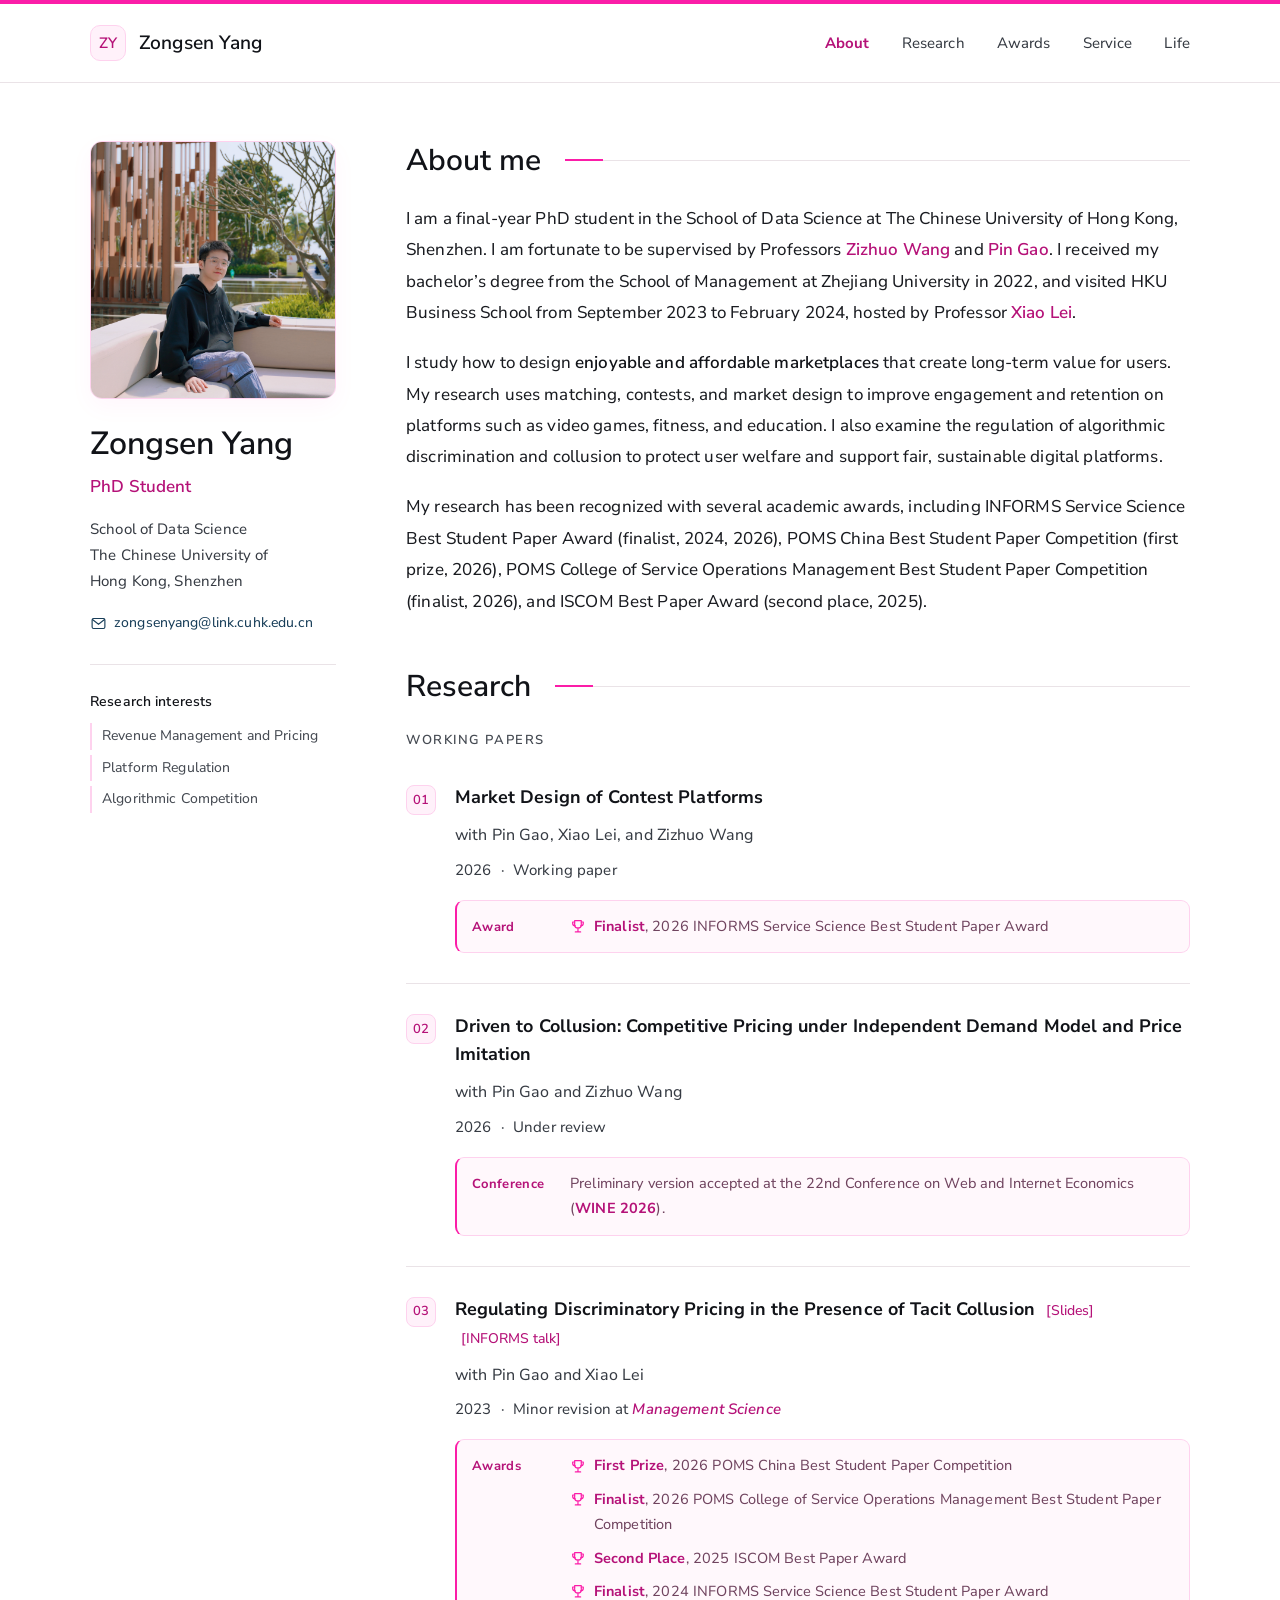
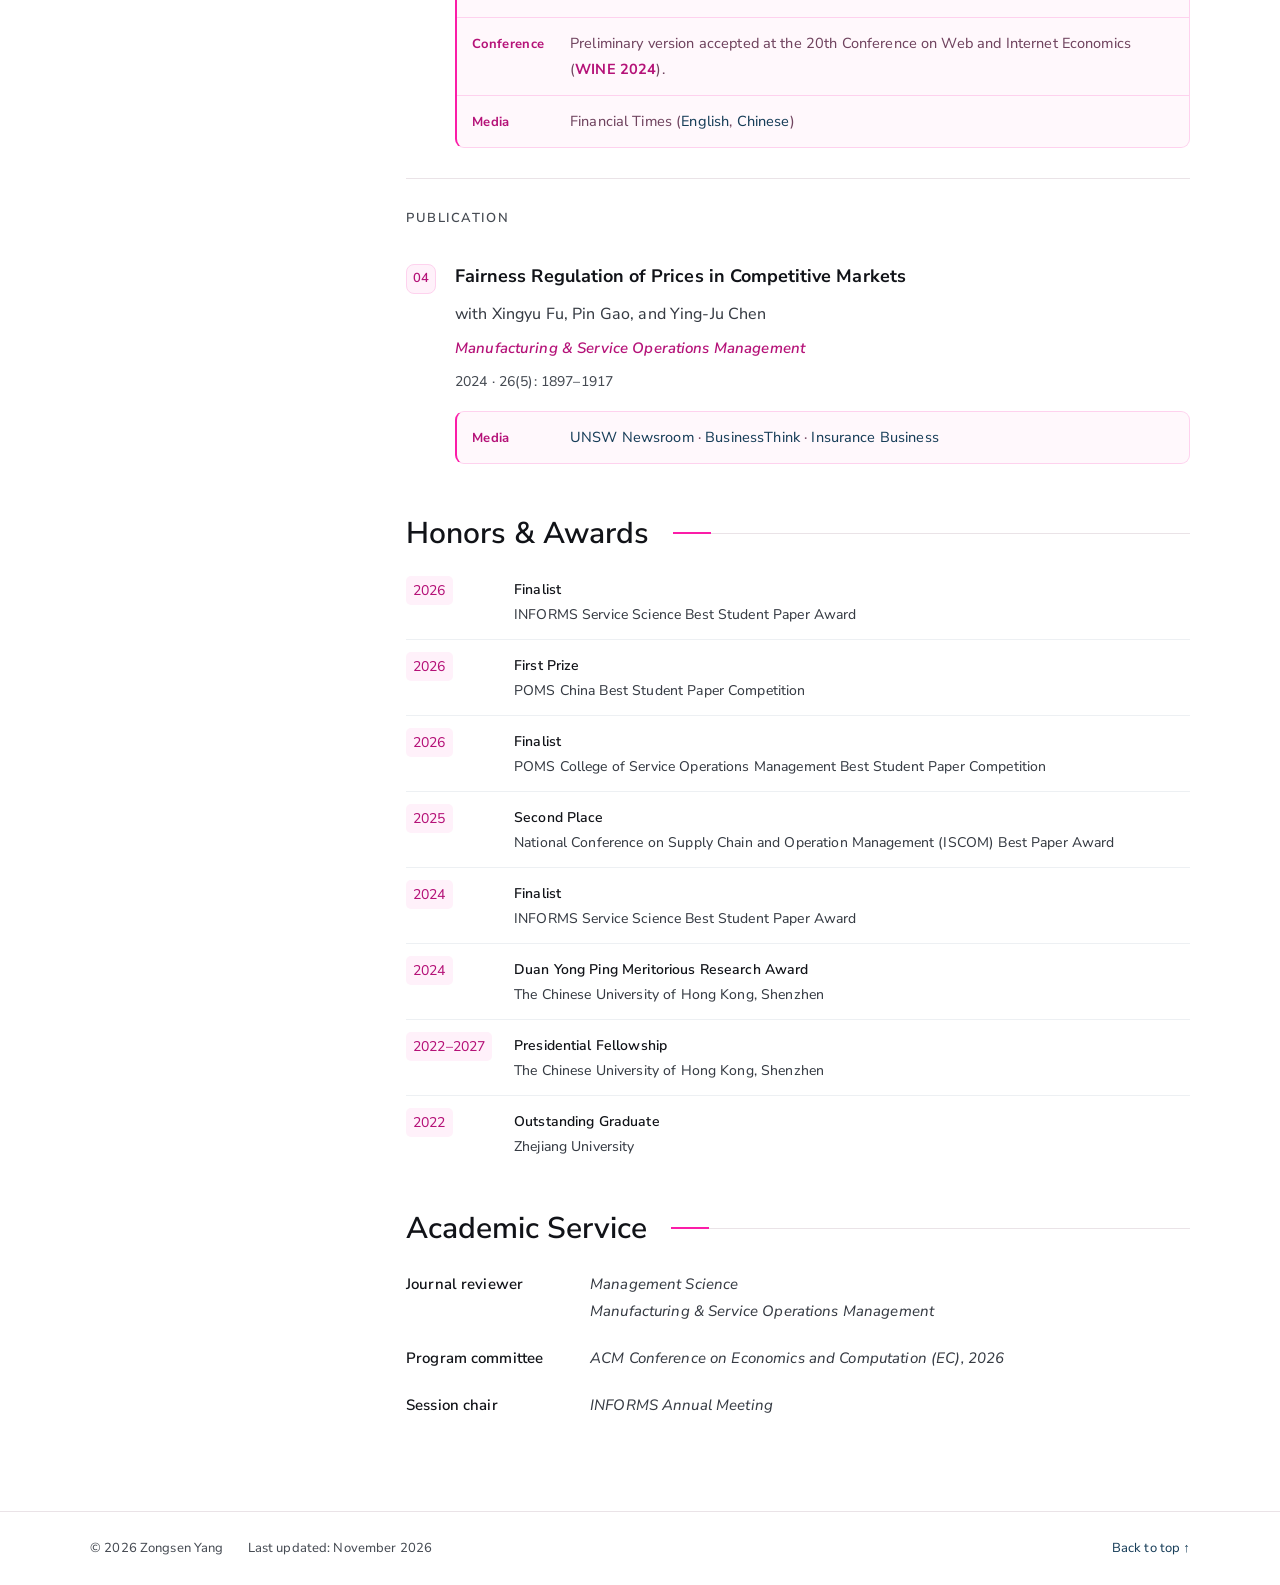
==== commit dda9c2aa: "Add files via upload Time Update" ====
--- a/index.html
+++ b/index.html
@@ -272,6 +272,6 @@
     </main>
   </div>
 
-  <footer class="site-footer"><div><span>© 2026 Zongsen Yang</span><span>Last updated: September 2026</span><a href="#top">Back to top <span aria-hidden="true">↑</span></a></div></footer>
+  <footer class="site-footer"><div><span>© 2026 Zongsen Yang</span><span>Last updated: November 2026</span><a href="#top">Back to top <span aria-hidden="true">↑</span></a></div></footer>
 </body>
 </html>
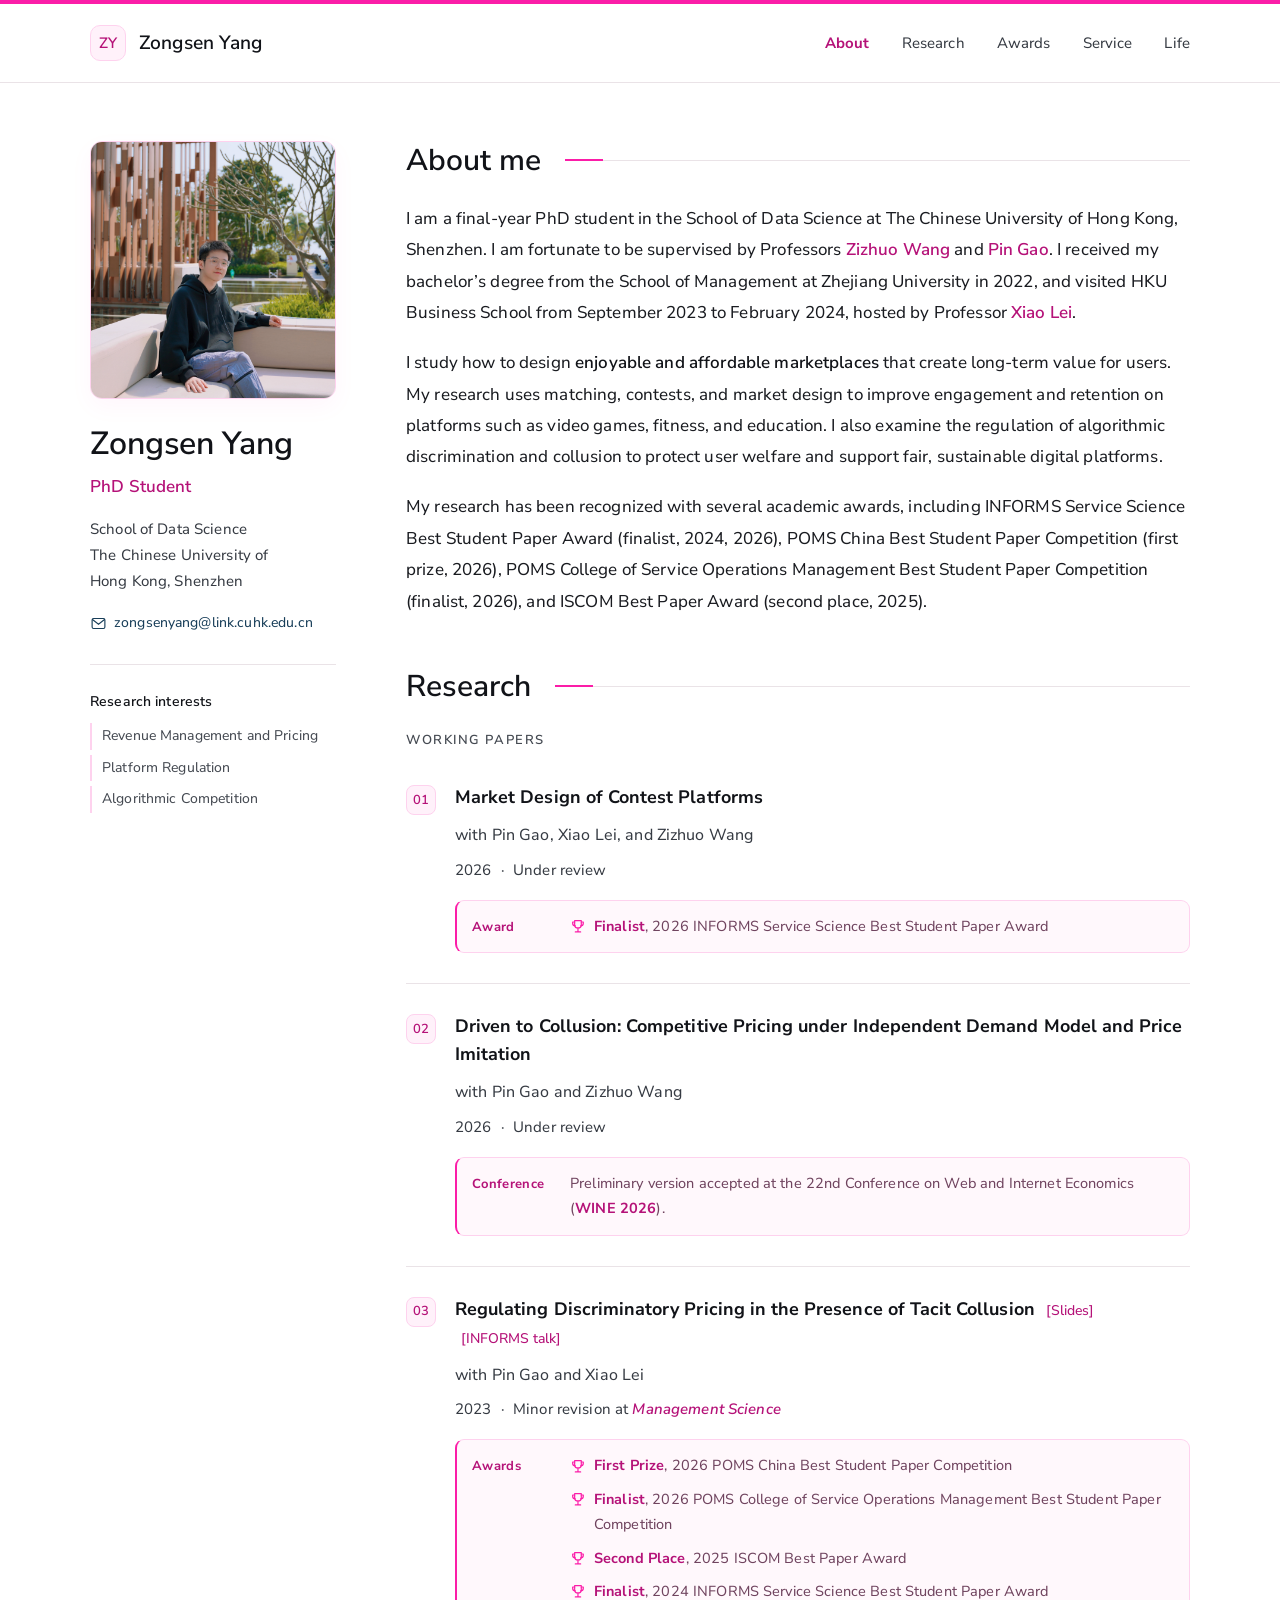
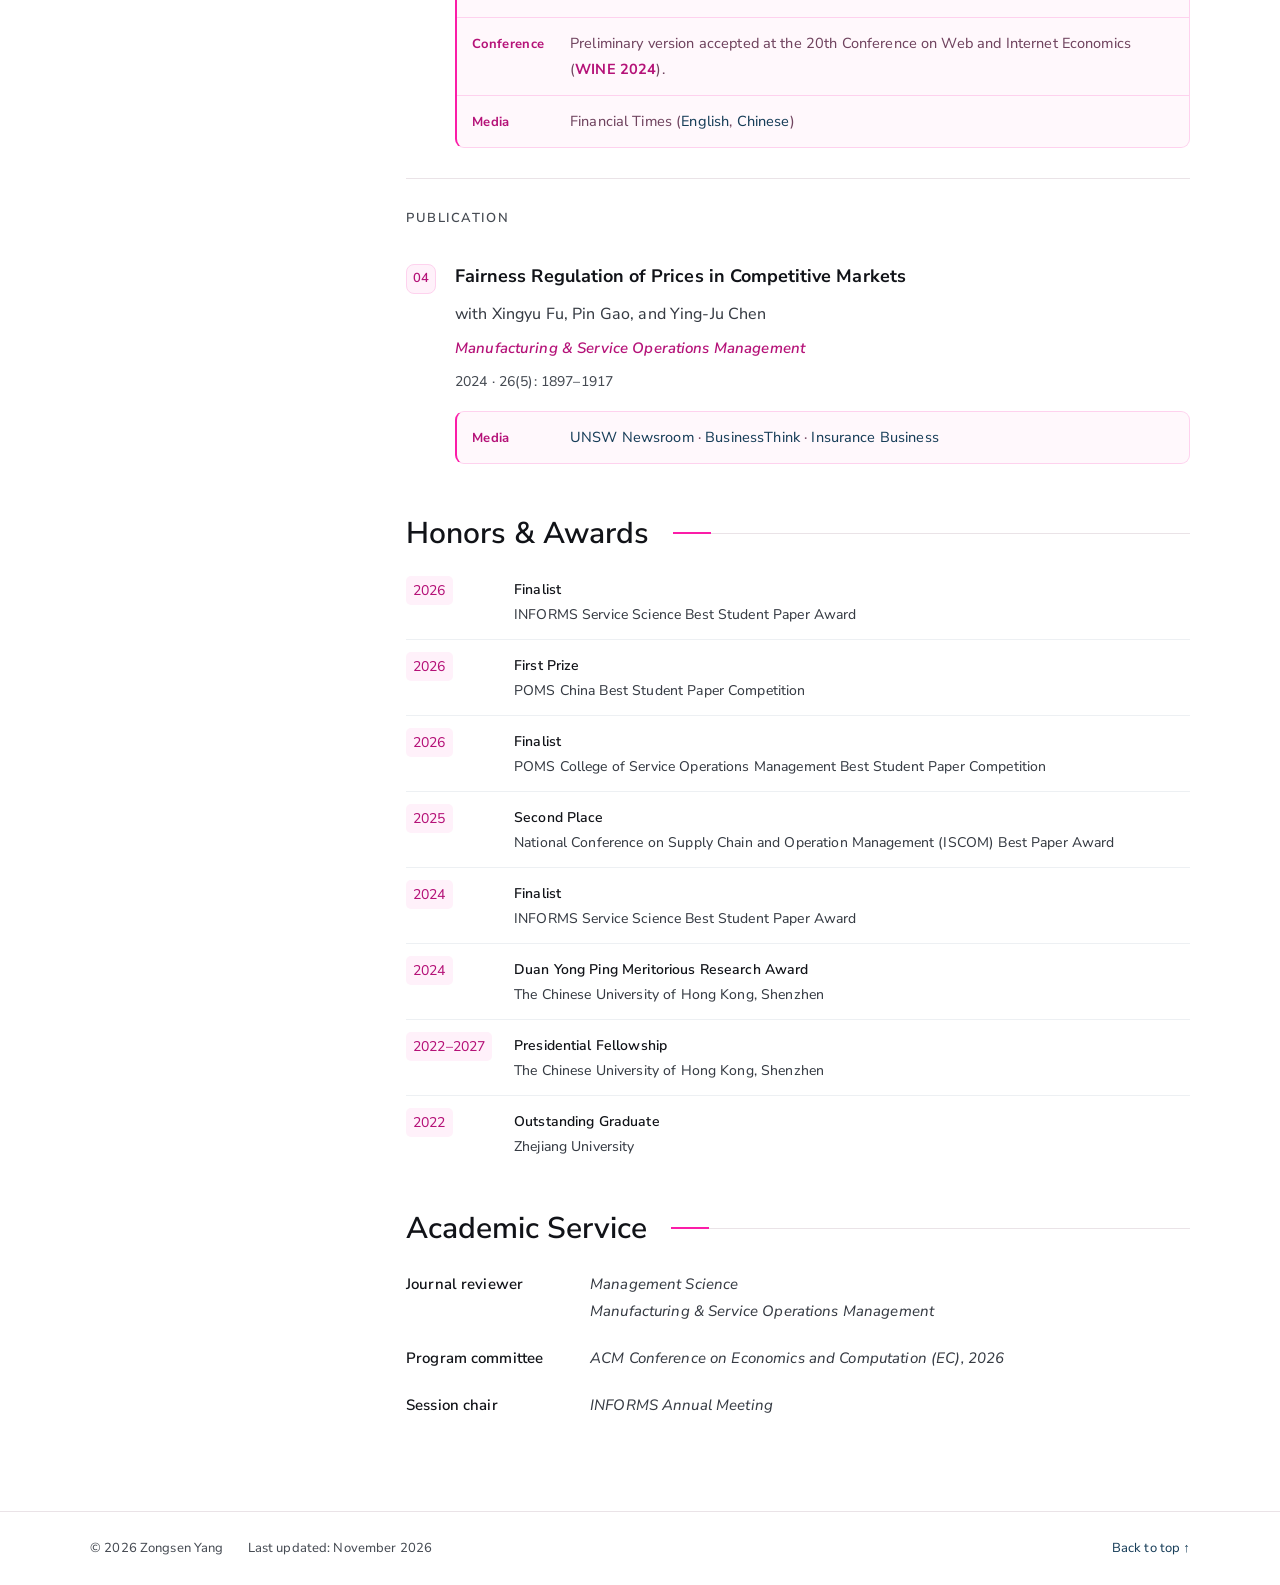
==== commit aa310ee1: "Add files via upload Paper status" ====
--- a/index.html
+++ b/index.html
@@ -176,7 +176,7 @@
             <div class="paper-body">
               <h4><a href="https://papers.ssrn.com/sol3/papers.cfm?abstract_id=7709079">Market Design of Contest Platforms</a></h4>
               <p class="authors">with Pin Gao, Xiao Lei, and Zizhuo Wang</p>
-              <p class="publication-status">2026 <span aria-hidden="true">·</span> Working paper</p>
+              <p class="publication-status">2026 <span aria-hidden="true">·</span> Under review</p>
               <div class="paper-highlights">
                 <div class="paper-highlight">
                   <span class="highlight-label">Award</span>
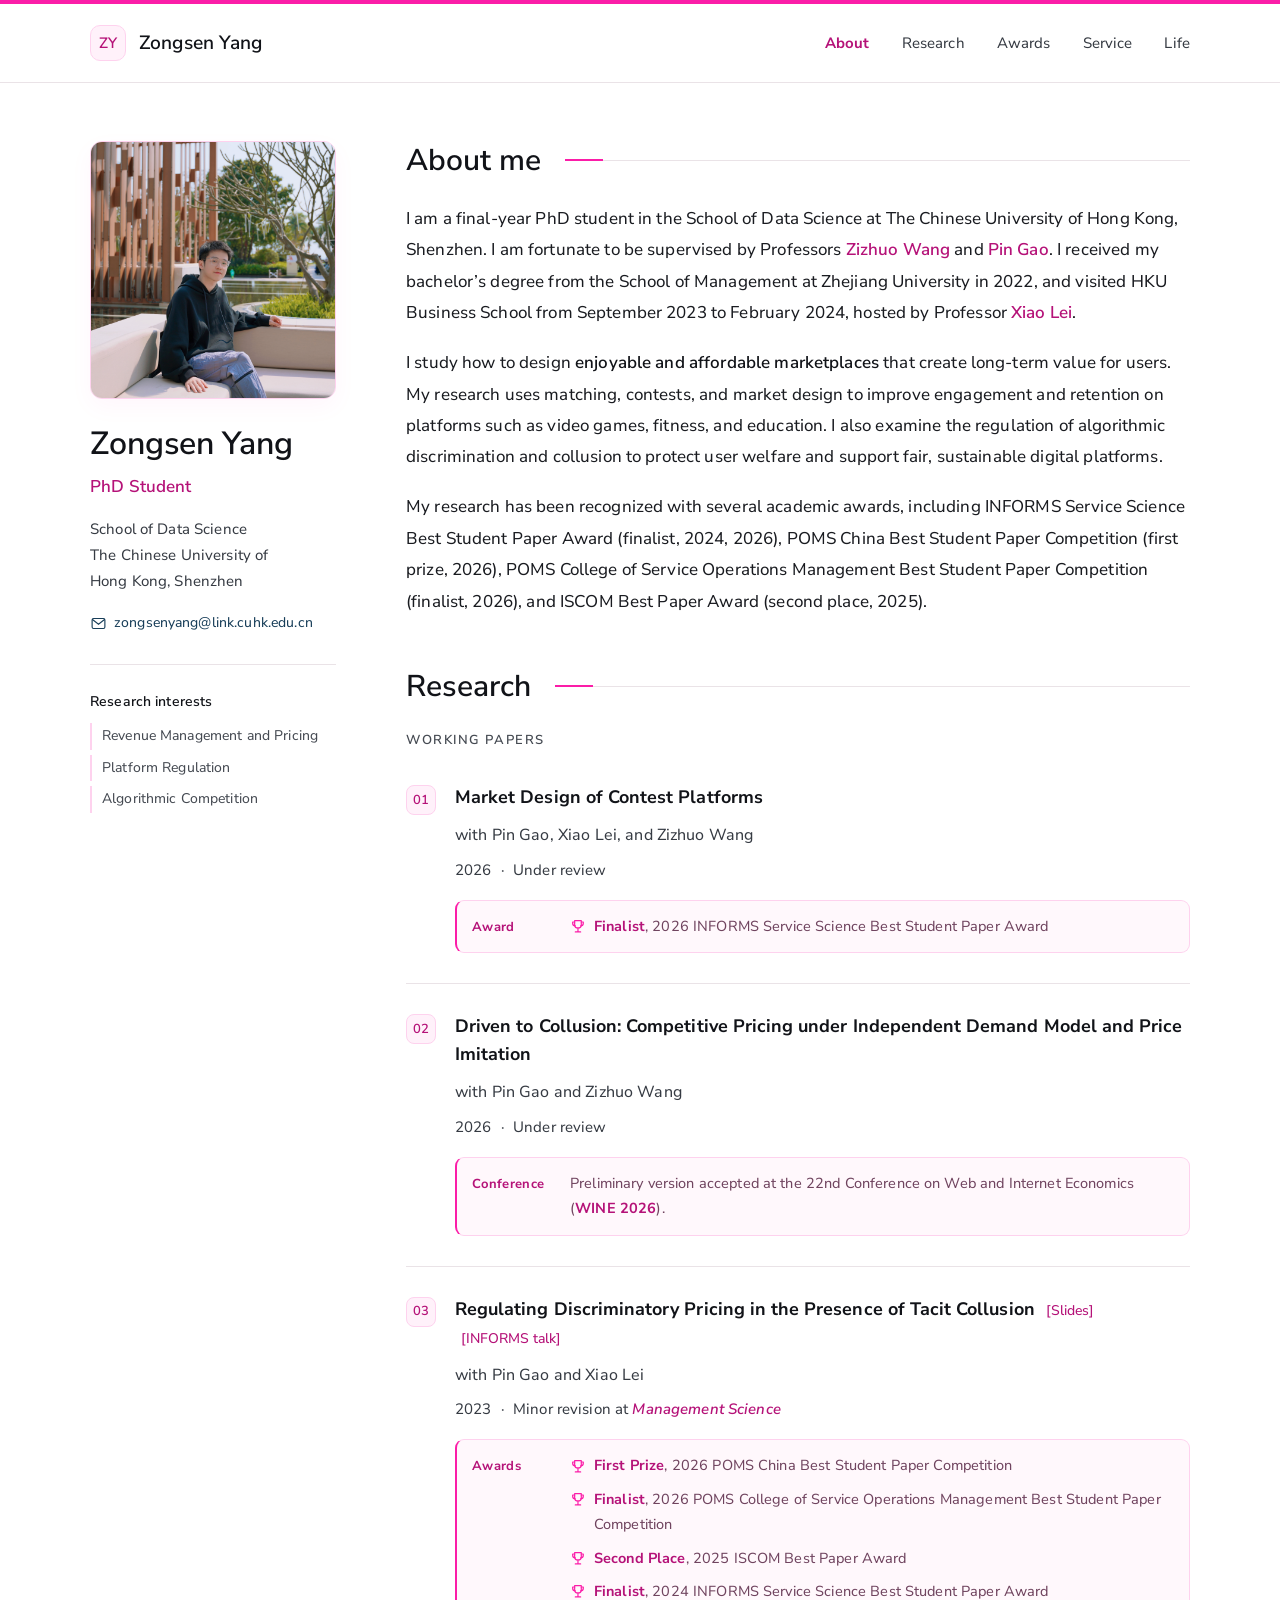
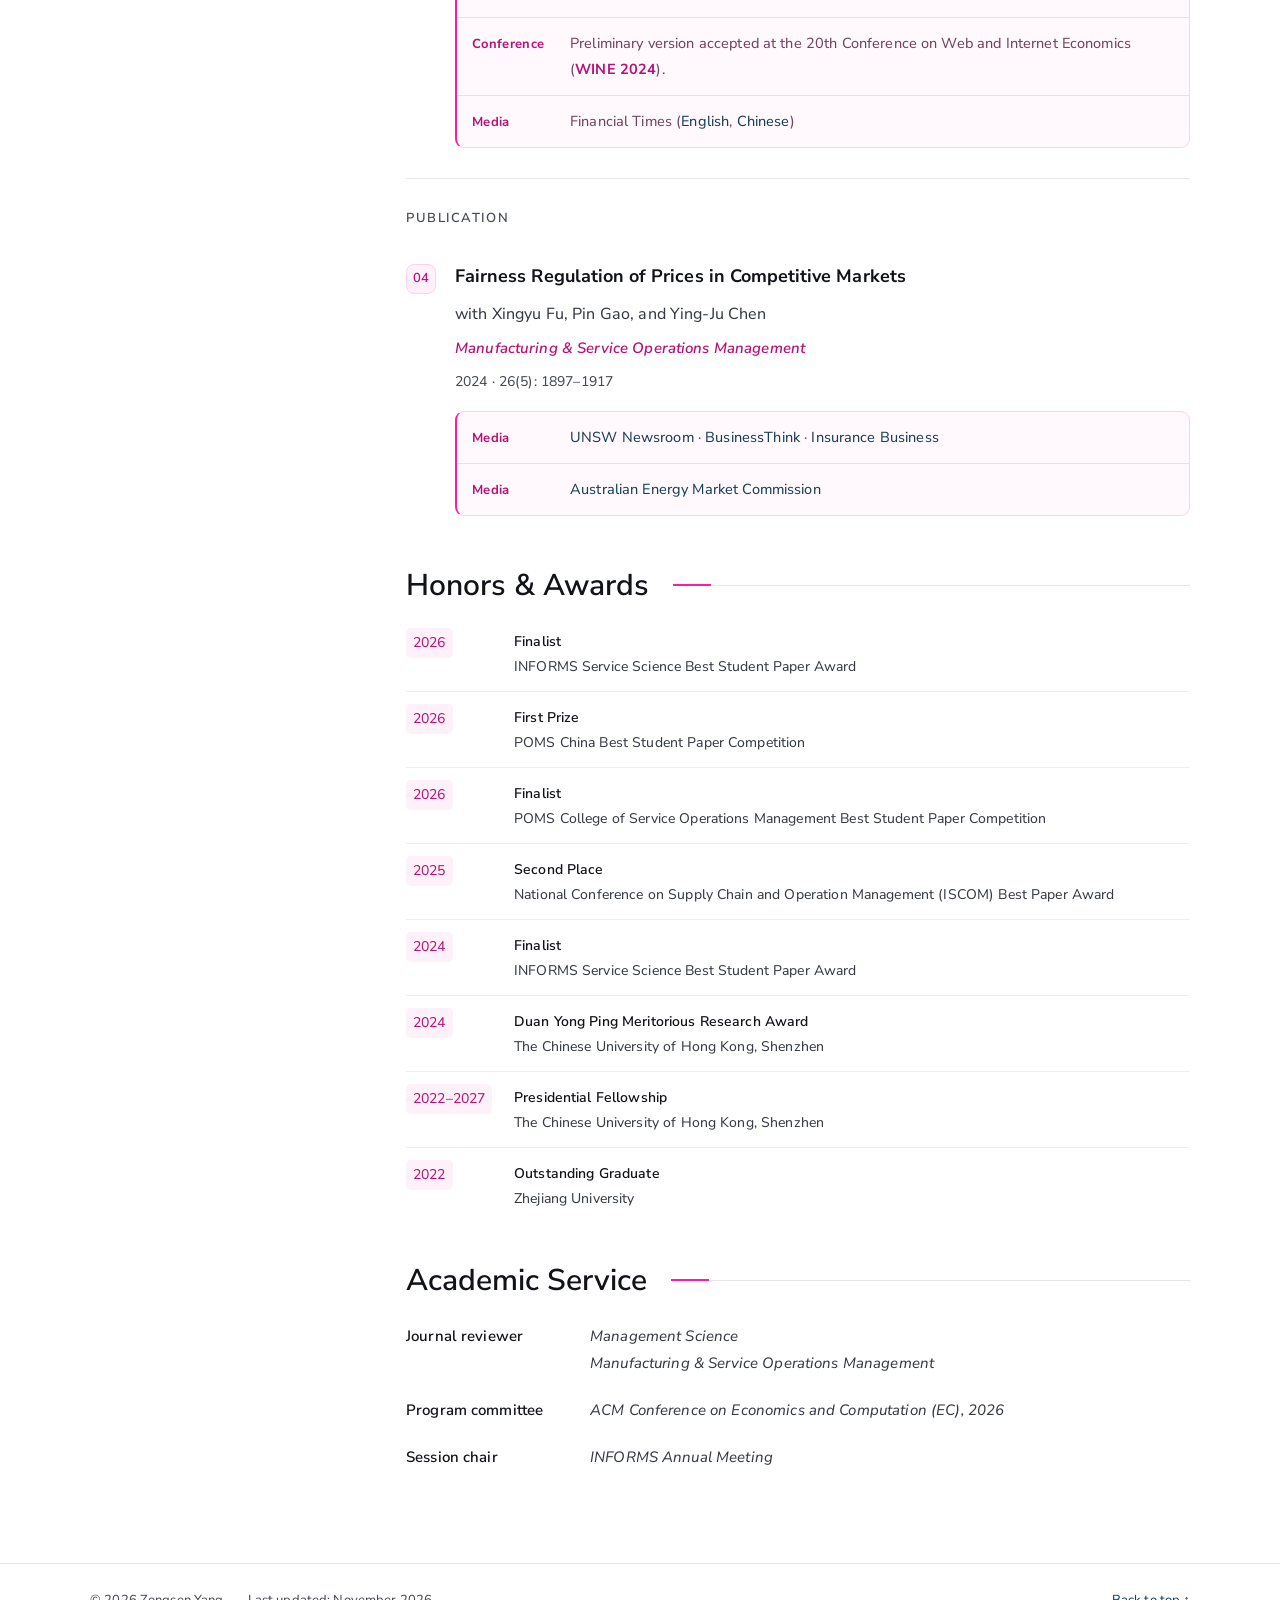
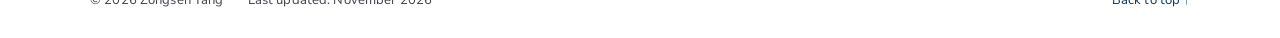
==== commit 98b89b2b: "Update index.html" ====
--- a/index.html
+++ b/index.html
@@ -241,6 +241,10 @@
                 <span class="highlight-label">Media</span>
                 <p><a href="https://www.unsw.edu.au/newsroom/news/2024/09/how-banning-loyalty-penalties-can-help---or-hurt---consumers">UNSW Newsroom</a><span aria-hidden="true"> · </span><a href="https://www.businessthink.unsw.edu.au/articles/loyalty-penalty-regulations-market-competition-impact">BusinessThink</a><span aria-hidden="true"> · </span><a href="https://www.insurancebusinessmag.com/au/news/breaking-news/banning-loyalty-penalties-in-insurance-could-backfire-expert-warns-505239.aspx">Insurance Business</a></p>
               </div>
+              <div class="paper-highlight paper-Regulator Reports">
+                <span class="highlight-label">Media</span>
+                <p><a href="https://www.aemc.gov.au/sites/default/files/2026-06/final_report.pdf">Australian Energy Market Commission</a><span aria-hidden="true"></p>
+              </div>
             </div>
           </div>
         </article>
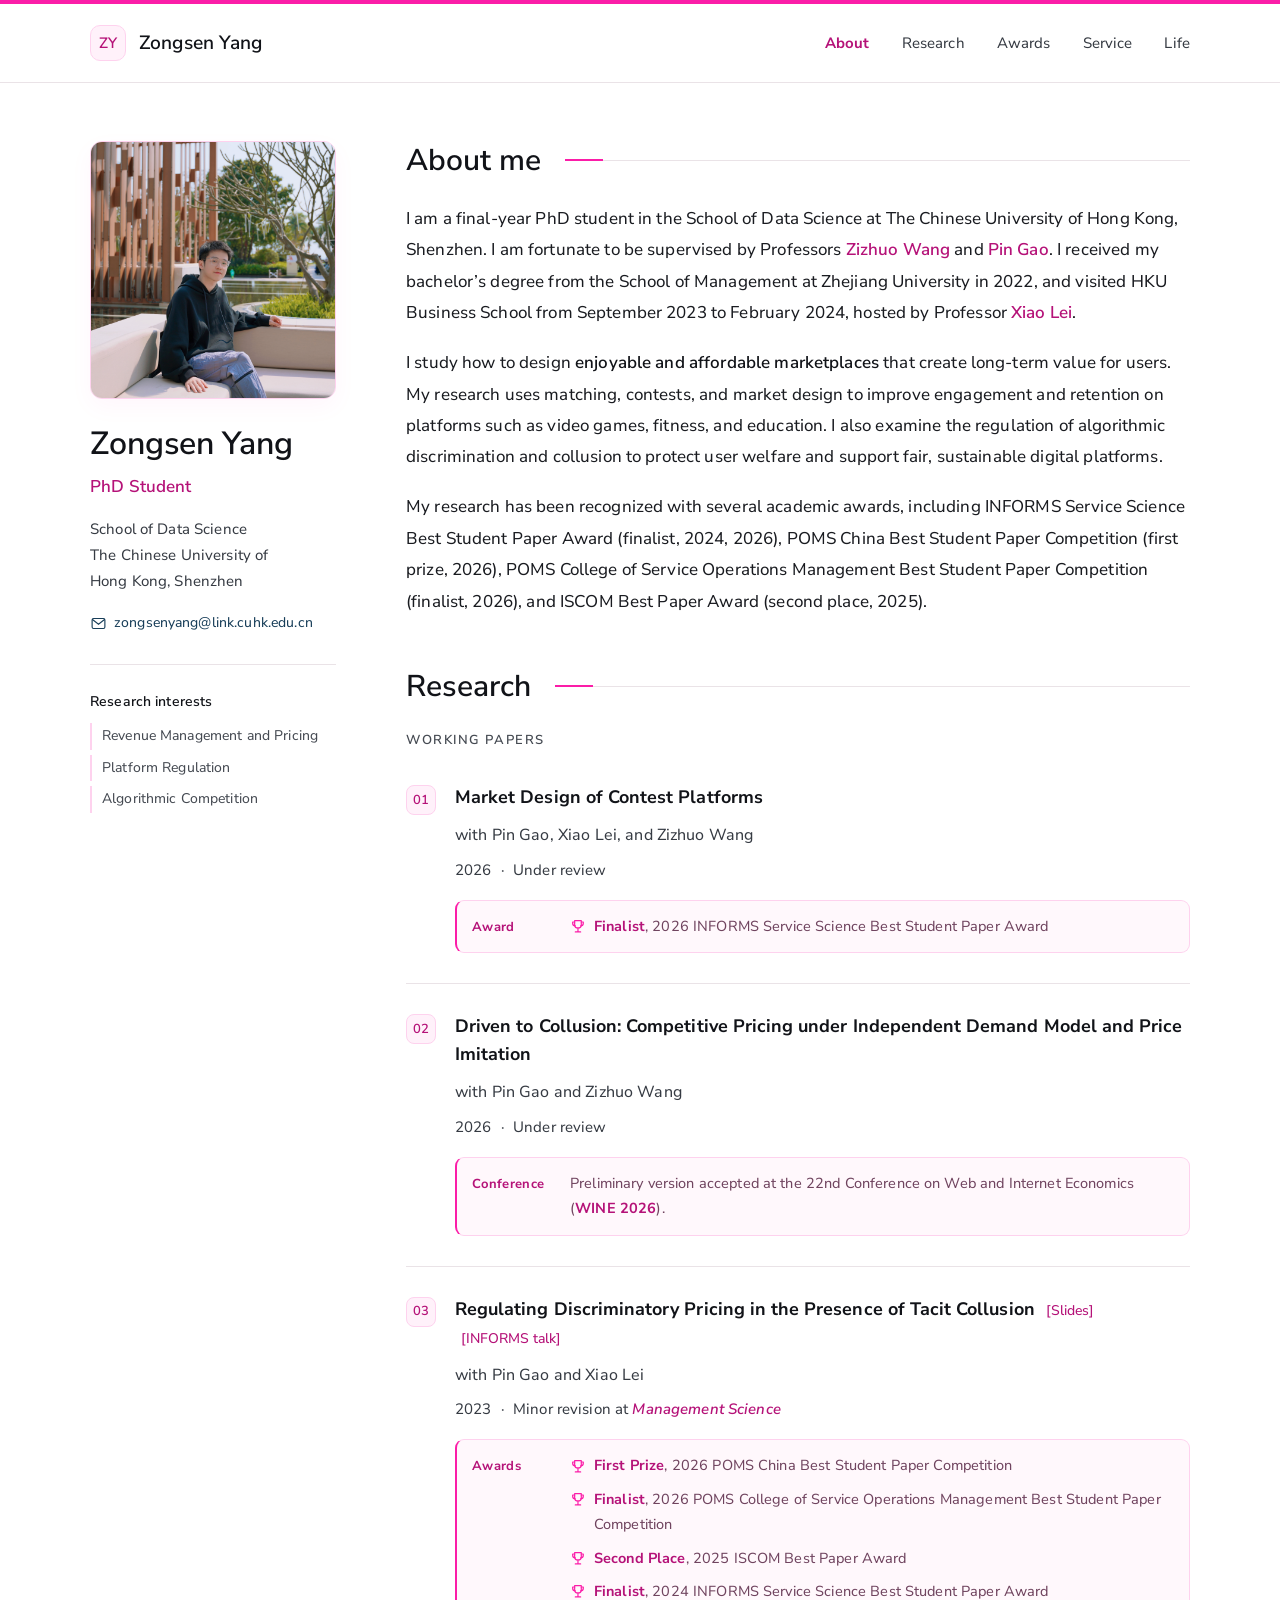
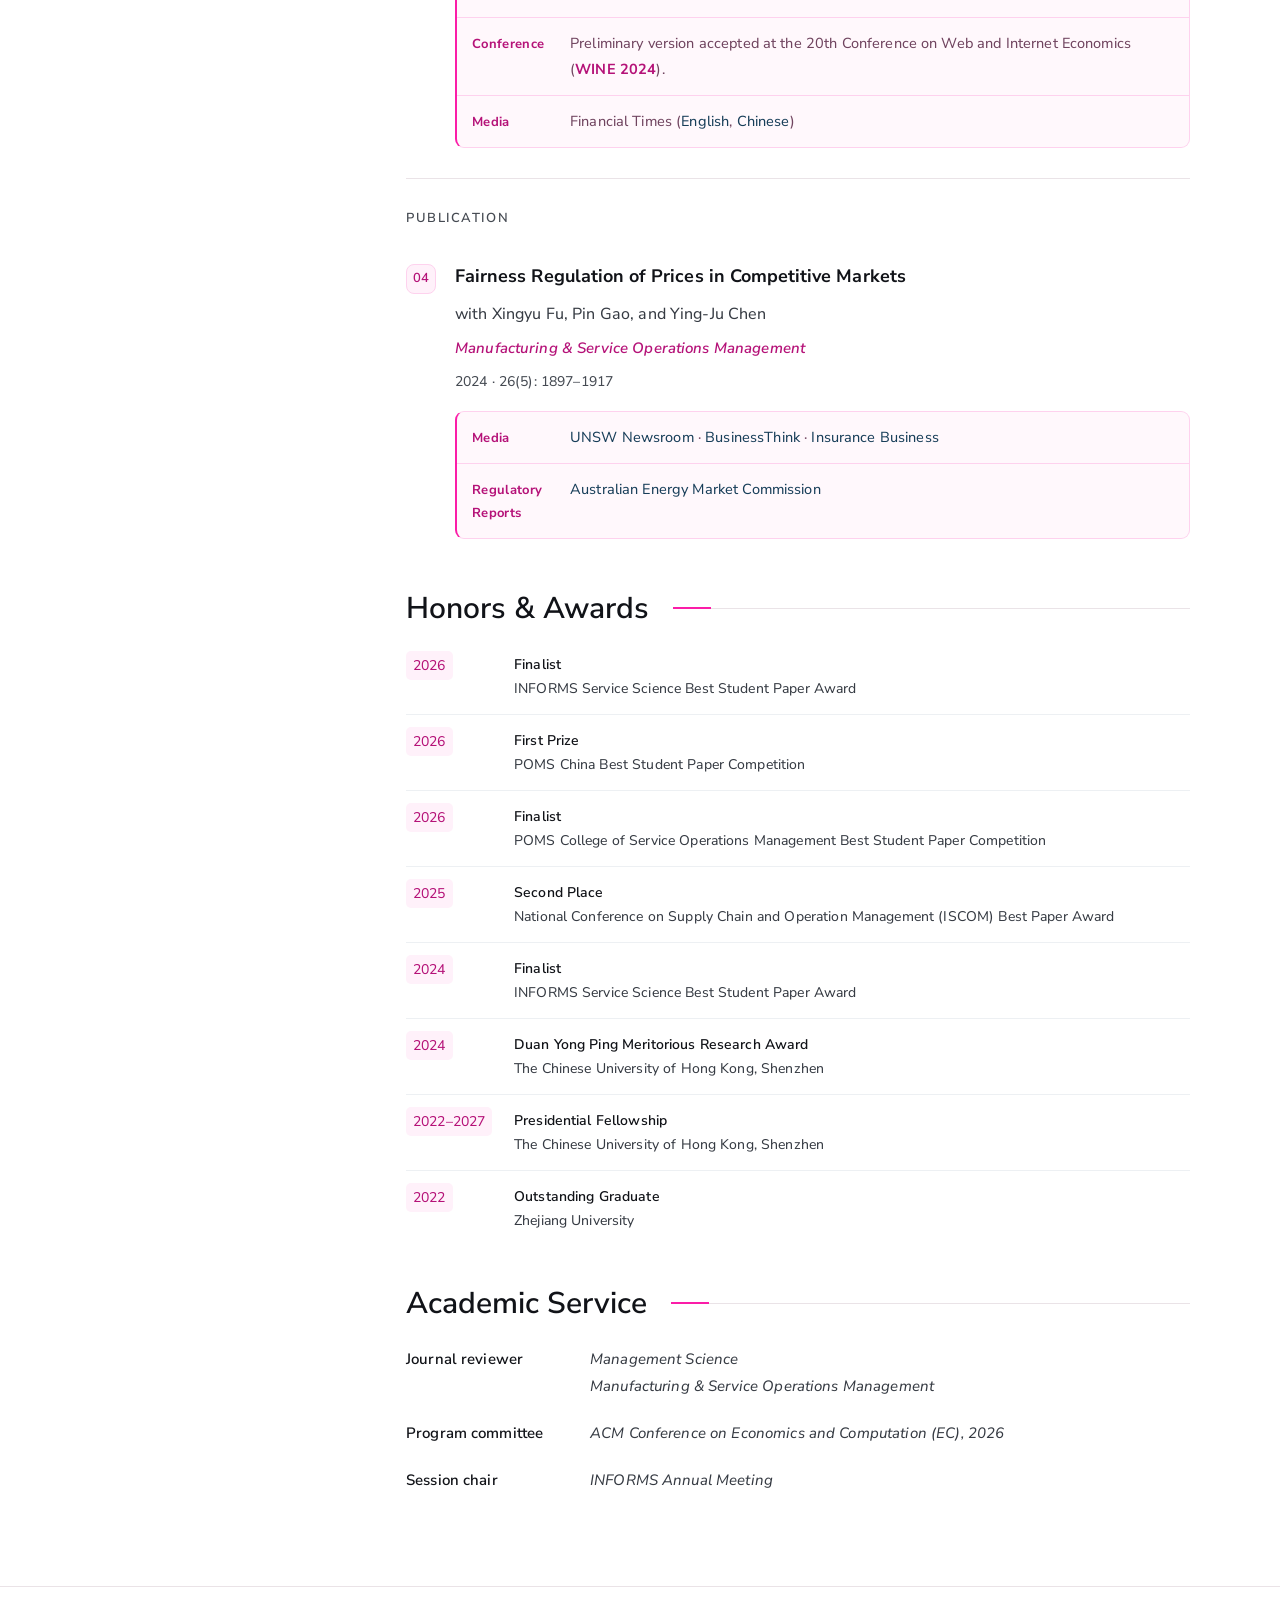
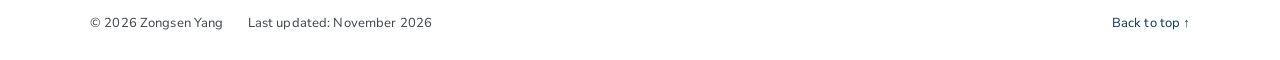
==== commit a4ed8c4f: "Update index.html" ====
--- a/index.html
+++ b/index.html
@@ -241,8 +241,8 @@
                 <span class="highlight-label">Media</span>
                 <p><a href="https://www.unsw.edu.au/newsroom/news/2024/09/how-banning-loyalty-penalties-can-help---or-hurt---consumers">UNSW Newsroom</a><span aria-hidden="true"> · </span><a href="https://www.businessthink.unsw.edu.au/articles/loyalty-penalty-regulations-market-competition-impact">BusinessThink</a><span aria-hidden="true"> · </span><a href="https://www.insurancebusinessmag.com/au/news/breaking-news/banning-loyalty-penalties-in-insurance-could-backfire-expert-warns-505239.aspx">Insurance Business</a></p>
               </div>
-              <div class="paper-highlight paper-Regulator Reports">
-                <span class="highlight-label">Media</span>
+              <div class="paper-highlight paper-regulator">
+                <span class="highlight-label">Regulatory Reports</span>
                 <p><a href="https://www.aemc.gov.au/sites/default/files/2026-06/final_report.pdf">Australian Energy Market Commission</a><span aria-hidden="true"></p>
               </div>
             </div>
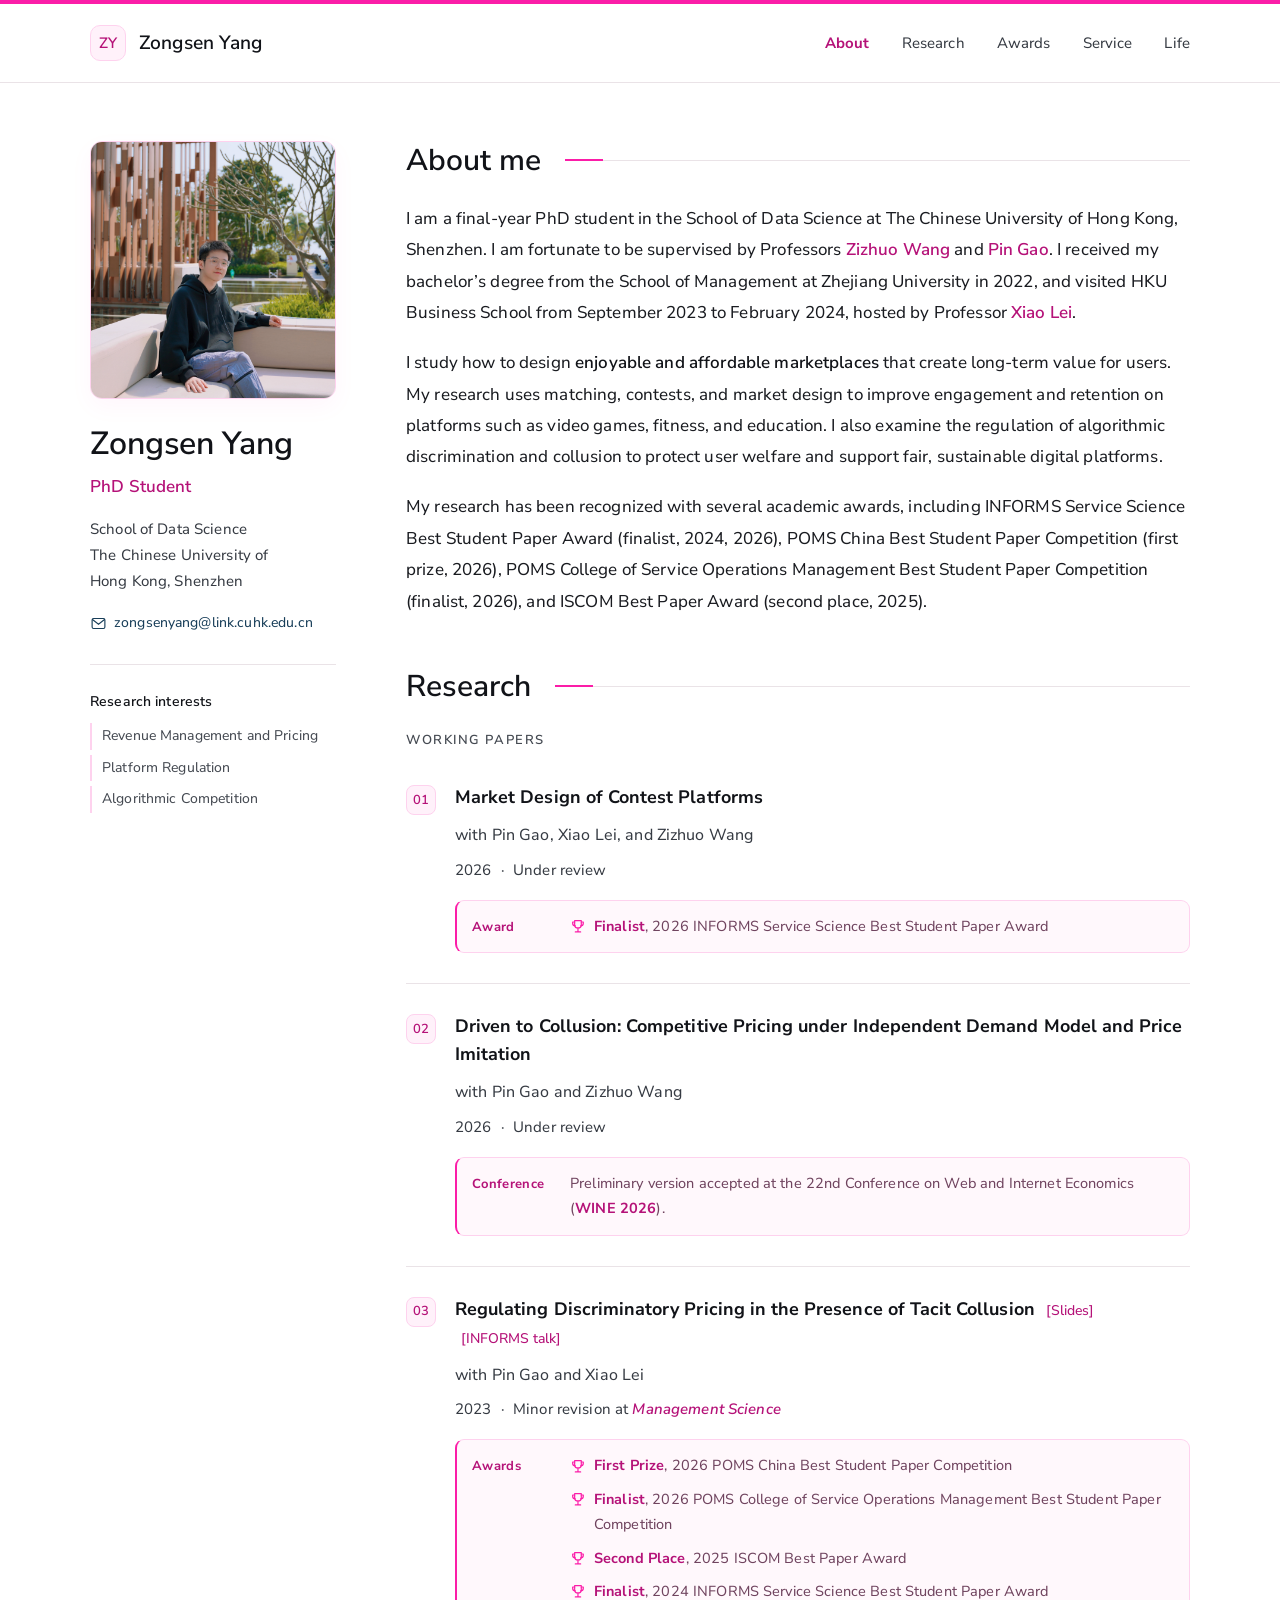
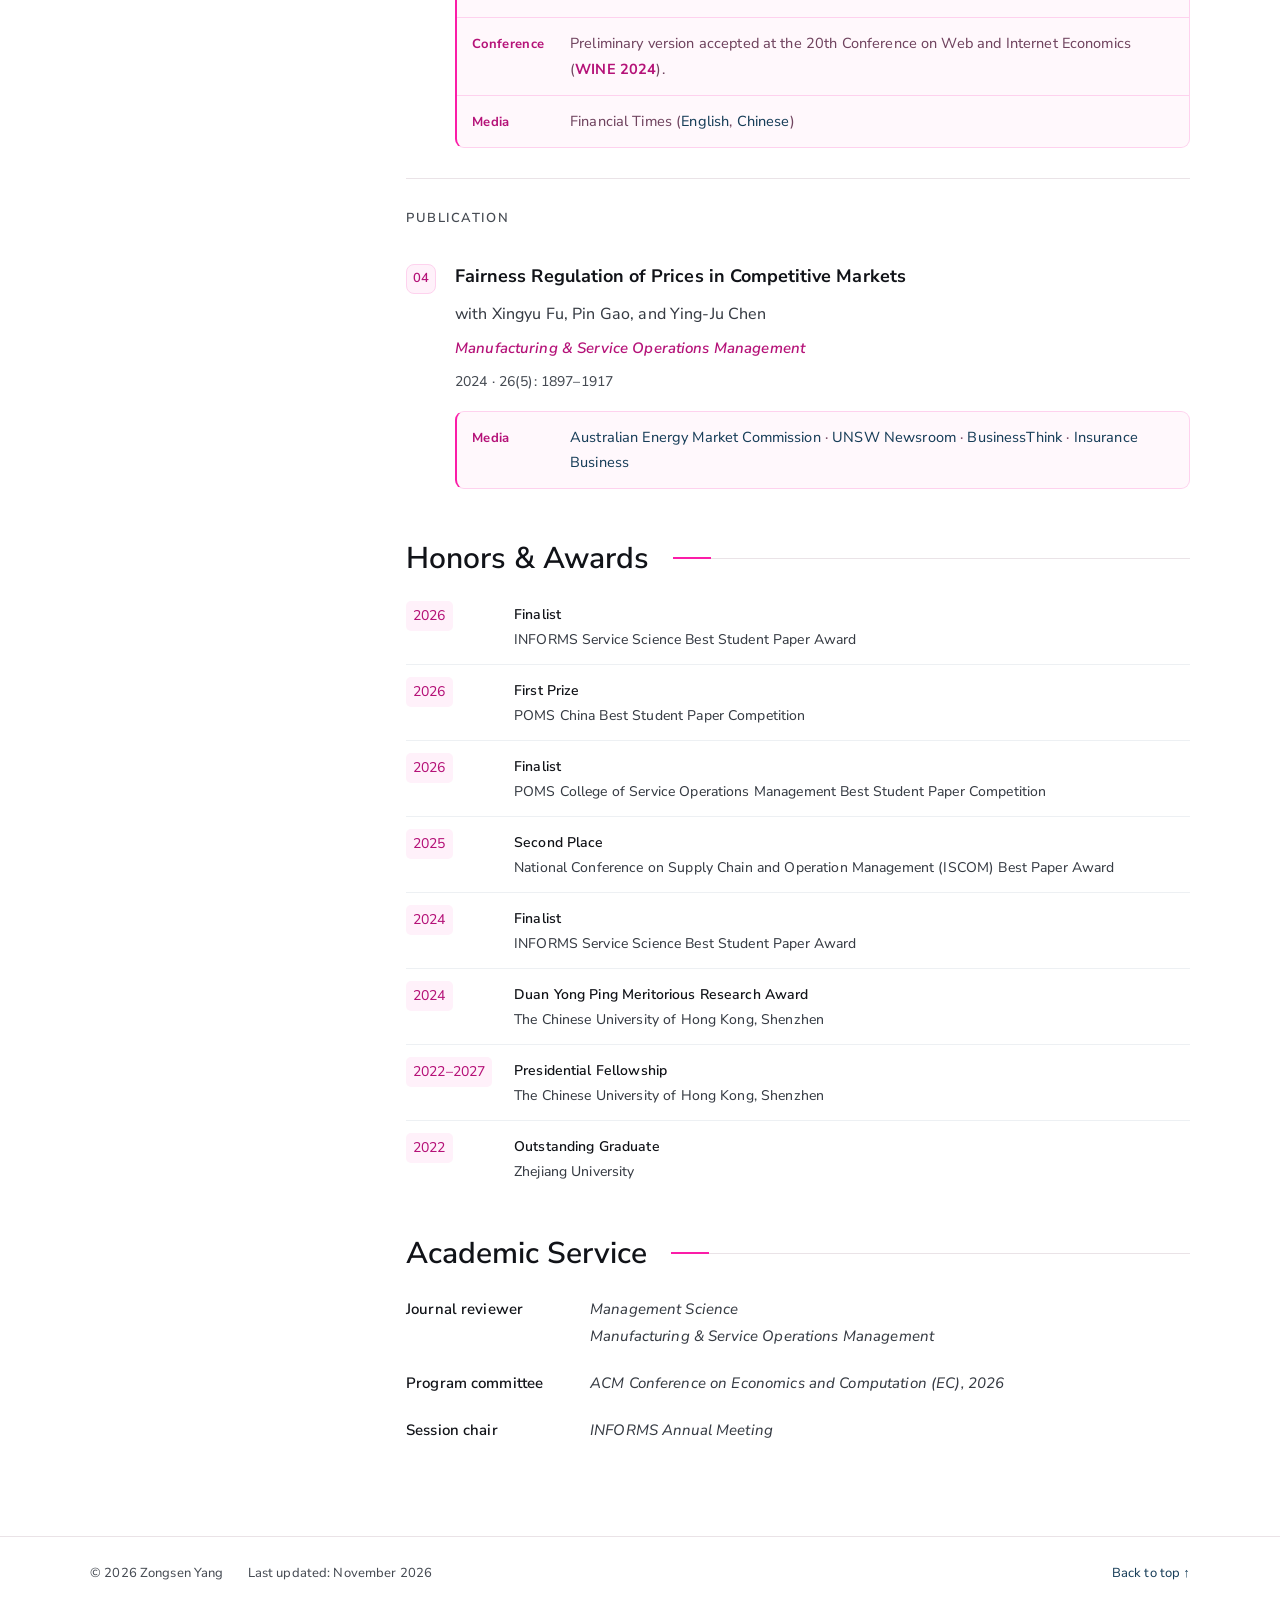
==== commit f6559e14: "Update index.html" ====
--- a/index.html
+++ b/index.html
@@ -239,11 +239,7 @@
             <div class="paper-highlights">
               <div class="paper-highlight paper-media">
                 <span class="highlight-label">Media</span>
-                <p><a href="https://www.unsw.edu.au/newsroom/news/2024/09/how-banning-loyalty-penalties-can-help---or-hurt---consumers">UNSW Newsroom</a><span aria-hidden="true"> · </span><a href="https://www.businessthink.unsw.edu.au/articles/loyalty-penalty-regulations-market-competition-impact">BusinessThink</a><span aria-hidden="true"> · </span><a href="https://www.insurancebusinessmag.com/au/news/breaking-news/banning-loyalty-penalties-in-insurance-could-backfire-expert-warns-505239.aspx">Insurance Business</a></p>
-              </div>
-              <div class="paper-highlight paper-regulator">
-                <span class="highlight-label">Regulatory Reports</span>
-                <p><a href="https://www.aemc.gov.au/sites/default/files/2026-06/final_report.pdf">Australian Energy Market Commission</a><span aria-hidden="true"></p>
+                <p><a href="https://www.aemc.gov.au/sites/default/files/2026-06/final_report.pdf">Australian Energy Market Commission</a><span aria-hidden="true"> · </span><a href="https://www.unsw.edu.au/newsroom/news/2024/09/how-banning-loyalty-penalties-can-help---or-hurt---consumers">UNSW Newsroom</a><span aria-hidden="true"> · </span><a href="https://www.businessthink.unsw.edu.au/articles/loyalty-penalty-regulations-market-competition-impact">BusinessThink</a><span aria-hidden="true"> · </span><a href="https://www.insurancebusinessmag.com/au/news/breaking-news/banning-loyalty-penalties-in-insurance-could-backfire-expert-warns-505239.aspx">Insurance Business</a></p>
               </div>
             </div>
           </div>
